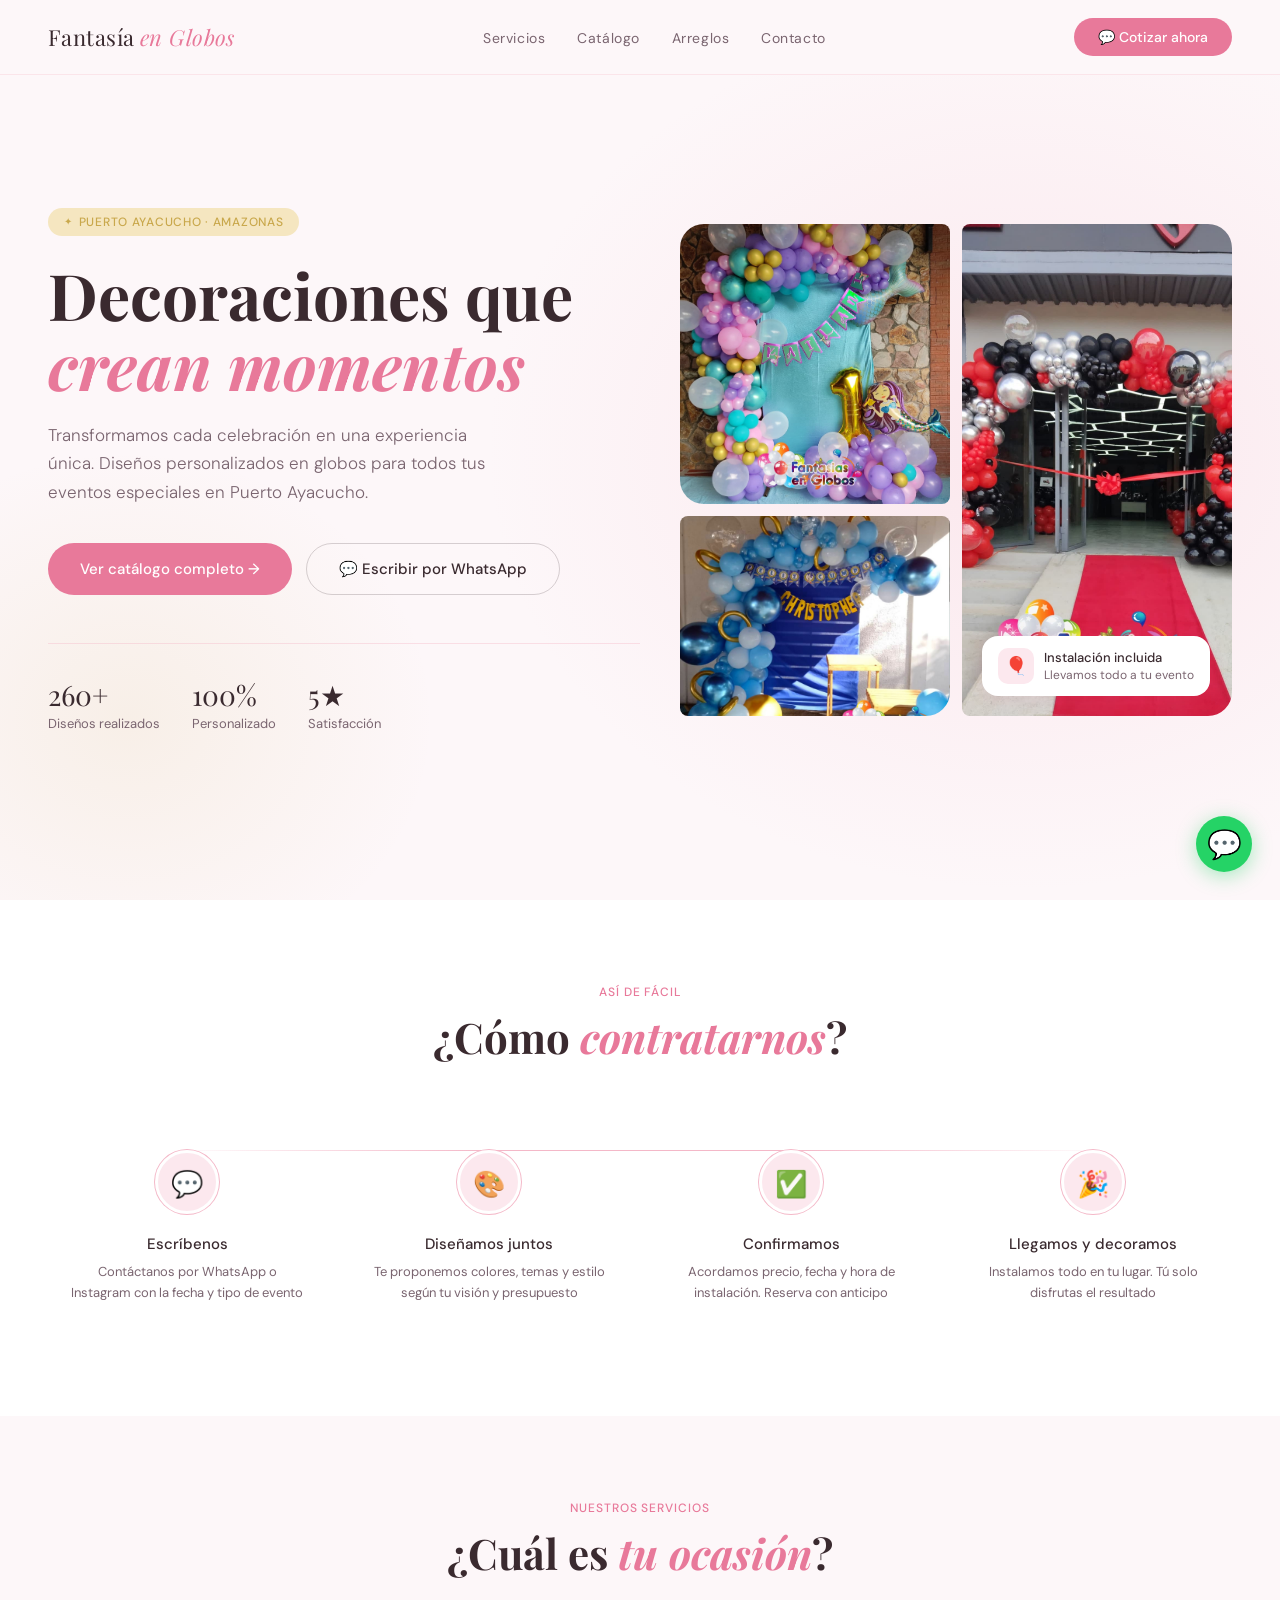
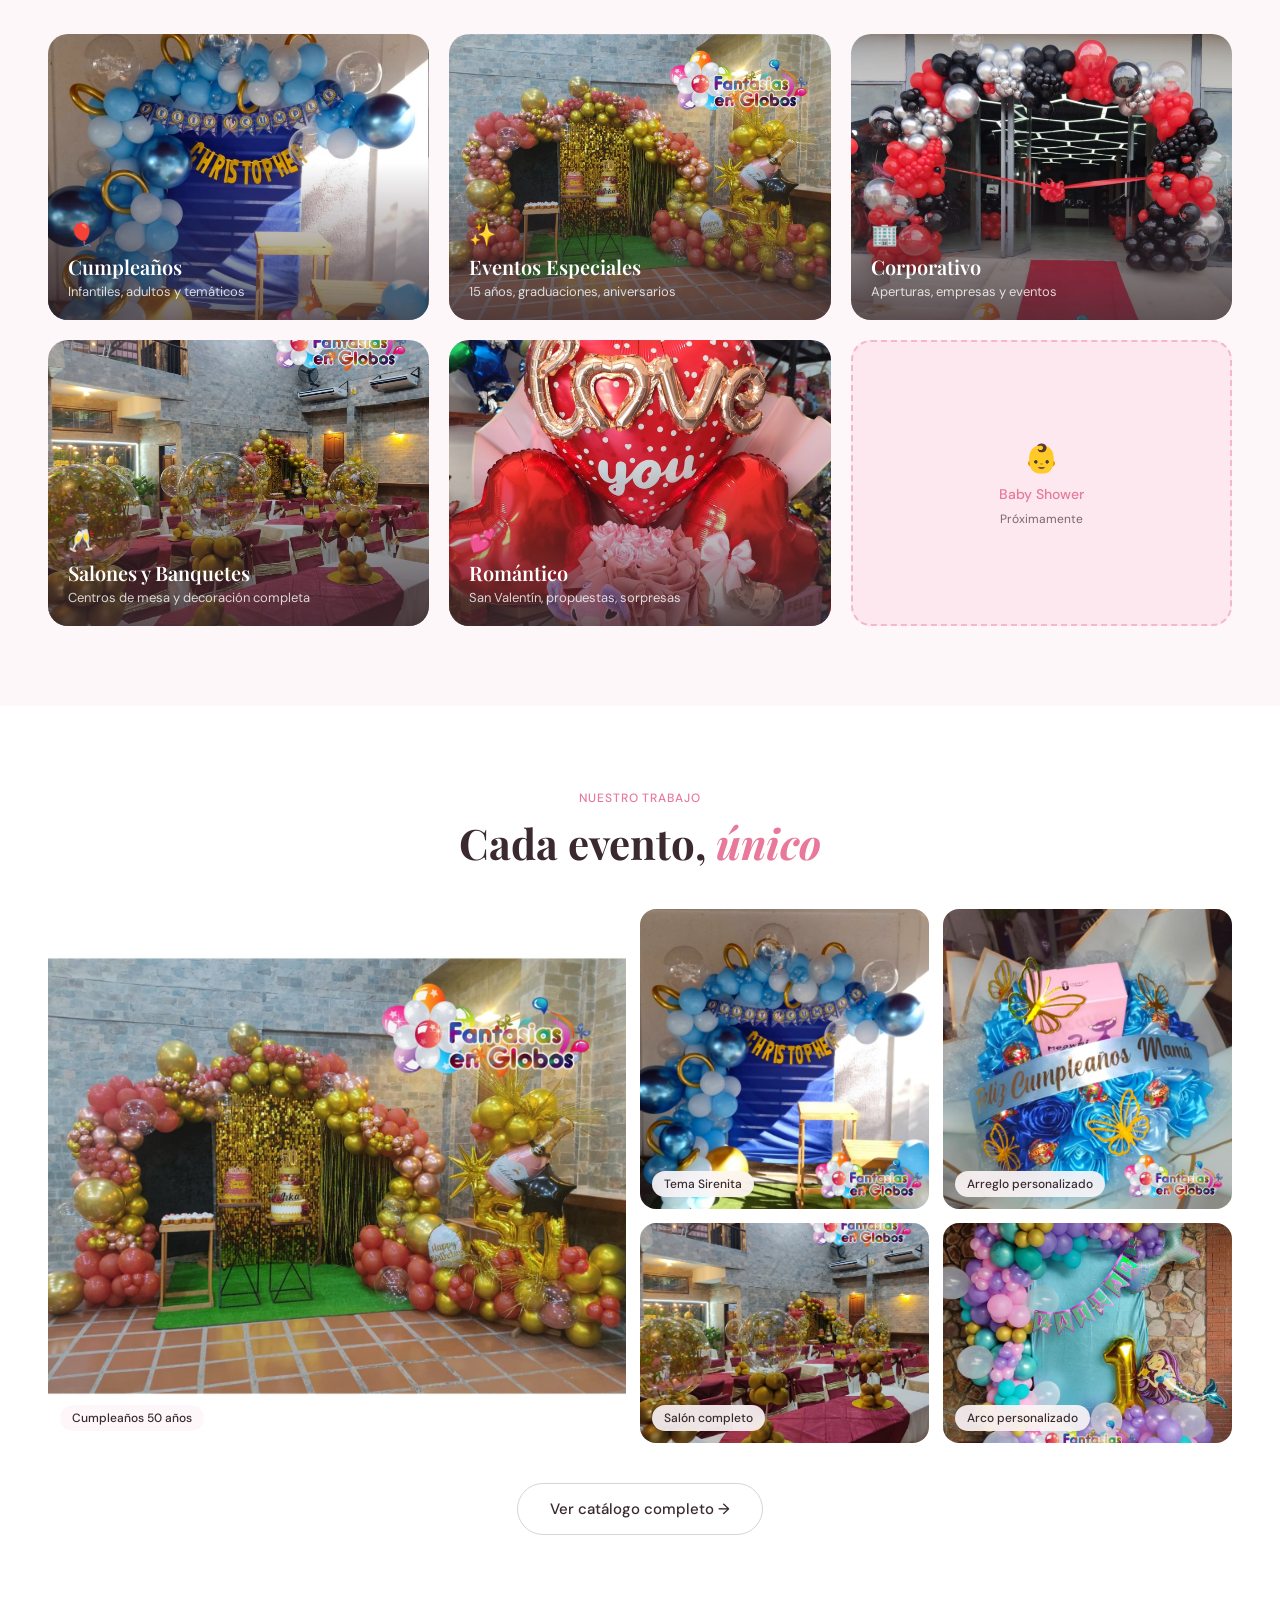
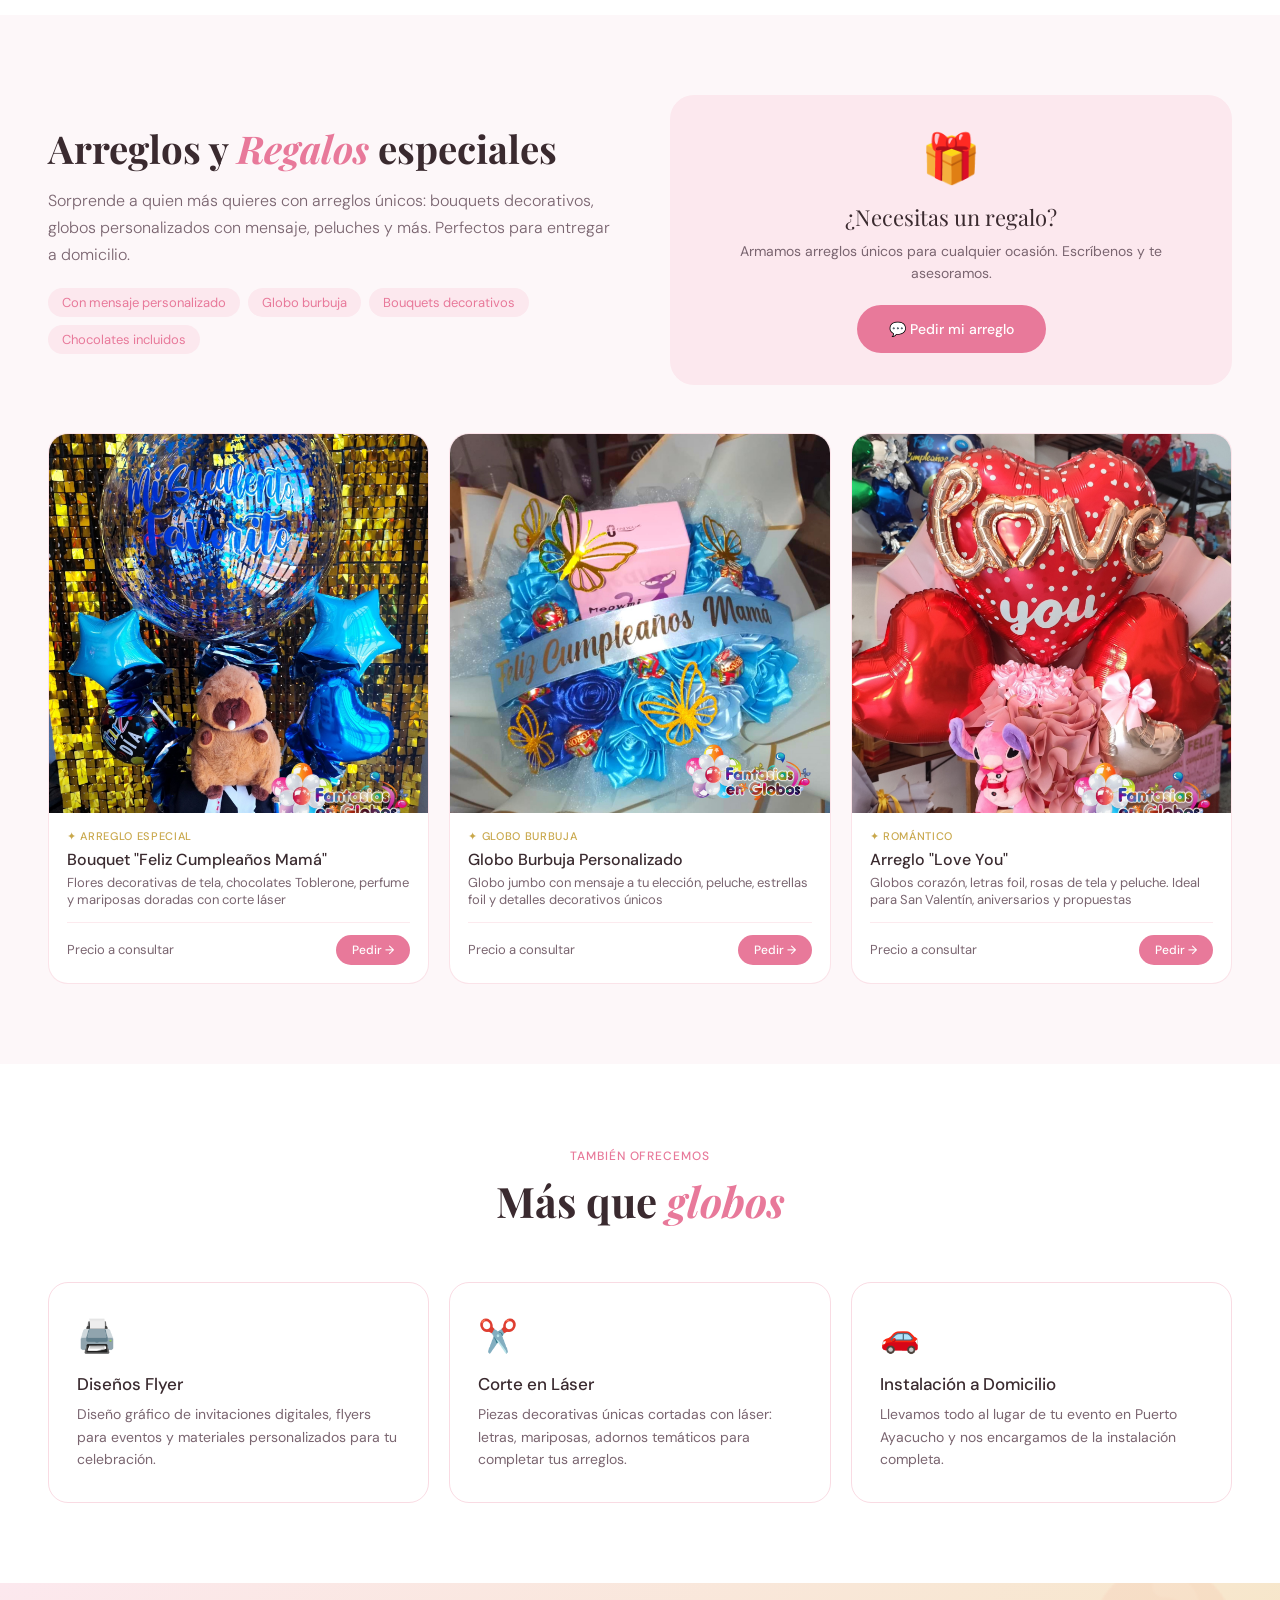
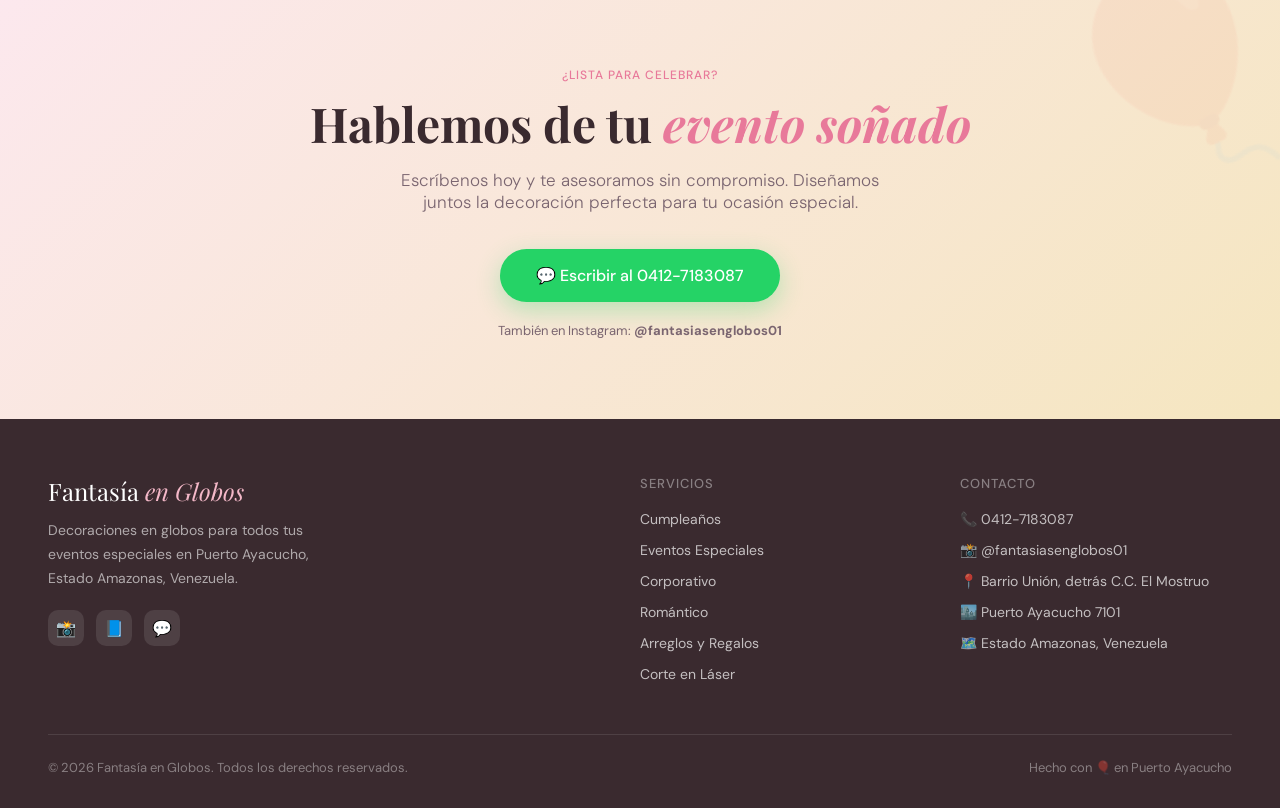
==== index.html @ fffd7312 "Sitio web Fantasía en Globos - versión inicial - index.html: homepage completa con hero, categorías," ====
<!DOCTYPE html>
<html lang="es">
<head>
<meta charset="UTF-8">
<meta name="viewport" content="width=device-width, initial-scale=1.0">
<title>Fantasía en Globos — Decoraciones en Puerto Ayacucho, Venezuela</title>
<meta name="description" content="Decoraciones en globos para todos tus eventos en Puerto Ayacucho, Amazonas. Cumpleaños, eventos especiales, corporativos y arreglos únicos. ¡Escríbenos por WhatsApp!">
<meta name="keywords" content="decoraciones globos Puerto Ayacucho, globos Amazonas Venezuela, arcos globos cumpleaños, decoración eventos Venezuela">
<meta property="og:title" content="Fantasía en Globos — Puerto Ayacucho">
<meta property="og:description" content="Decoraciones que crean momentos. Diseños en globos para todos tus eventos especiales.">
<meta property="og:type" content="website">
<link rel="stylesheet" href="styles.css">
<style>
  /* ── HERO ── */
  .hero {
    min-height: 100vh;
    display: grid;
    grid-template-columns: 1fr 1fr;
    align-items: center;
    padding: 120px 48px 80px;
    position: relative;
    overflow: hidden;
  }
  .hero::before {
    content: '';
    position: absolute; inset: 0;
    background: radial-gradient(ellipse 60% 70% at 80% 50%, rgba(244,184,200,0.25) 0%, transparent 70%),
                radial-gradient(ellipse 40% 50% at 10% 80%, rgba(201,168,76,0.1) 0%, transparent 60%);
    pointer-events: none;
  }
  .hero-text { position: relative; z-index: 2; }
  .hero-badge {
    display: inline-flex; align-items: center; gap: 6px;
    background: var(--dorado-claro); color: var(--dorado);
    padding: 6px 16px; border-radius: 100px;
    font-size: 12px; font-weight: 500; letter-spacing: 0.06em;
    text-transform: uppercase; margin-bottom: 24px;
  }
  .hero-badge::before { content: '✦'; font-size: 10px; }
  .hero h1 {
    font-family: 'Playfair Display', serif;
    font-size: clamp(42px, 5vw, 68px);
    line-height: 1.1;
    color: var(--gris-texto);
    margin-bottom: 20px;
  }
  .hero h1 em { font-style: italic; color: var(--rosa-profundo); display: block; }
  .hero p {
    font-size: 17px; color: var(--gris-suave);
    line-height: 1.7; max-width: 460px;
    margin-bottom: 36px; font-weight: 300;
  }
  .hero-btns { display: flex; gap: 14px; flex-wrap: wrap; }
  .hero-stats {
    display: flex; gap: 32px; margin-top: 48px;
    padding-top: 32px;
    border-top: 1px solid rgba(244,184,200,0.4);
  }
  .stat-num { font-family: 'Playfair Display', serif; font-size: 28px; color: var(--gris-texto); }
  .stat-label { font-size: 13px; color: var(--gris-suave); margin-top: 2px; }

  .hero-visual {
    position: relative; z-index: 2;
    display: grid;
    grid-template-columns: 1fr 1fr;
    grid-template-rows: 280px 200px;
    gap: 12px;
    padding-left: 40px;
  }
  .hero-img {
    border-radius: 20px; overflow: hidden;
    position: relative;
  }
  .hero-img img { width: 100%; height: 100%; object-fit: cover; transition: transform 0.5s; }
  .hero-img:hover img { transform: scale(1.04); }
  .hero-img:nth-child(1) { border-radius: 24px 8px 8px 24px; }
  .hero-img:nth-child(2) { grid-row: span 2; border-radius: 8px 24px 24px 8px; }
  .hero-img:nth-child(3) { border-radius: 8px 8px 24px 8px; }
  .hero-float {
    position: absolute; bottom: 20px; left: 20px;
    background: white; border-radius: 16px;
    padding: 12px 16px;
    box-shadow: 0 4px 20px rgba(232,121,154,0.15);
    display: flex; align-items: center; gap: 10px;
    font-size: 13px;
  }
  .hero-float-icon {
    width: 36px; height: 36px; border-radius: 10px;
    background: var(--rosa-claro);
    display: flex; align-items: center; justify-content: center;
    font-size: 18px;
  }
  .hero-float strong { display: block; font-weight: 500; font-size: 13px; }
  .hero-float span { color: var(--gris-suave); font-size: 12px; }

  /* ── COMO FUNCIONA ── */
  .como-funciona { padding: 80px 48px; background: white; }
  .steps-grid {
    display: grid; grid-template-columns: repeat(4, 1fr);
    gap: 24px; position: relative;
  }
  .steps-grid::before {
    content: '';
    position: absolute; top: 32px; left: 10%; right: 10%; height: 1px;
    background: linear-gradient(90deg, transparent, var(--rosa), var(--rosa), transparent);
  }
  .step-card { text-align: center; padding: 32px 20px; position: relative; }
  .step-num {
    width: 64px; height: 64px; border-radius: 50%;
    background: var(--rosa-claro);
    display: flex; align-items: center; justify-content: center;
    margin: 0 auto 20px;
    font-family: 'Playfair Display', serif;
    font-size: 22px; color: var(--rosa-profundo);
    position: relative; z-index: 1;
    border: 3px solid white;
    box-shadow: 0 0 0 1px var(--rosa);
  }
  .step-icon { font-size: 26px; }
  .step-title { font-weight: 500; font-size: 15px; margin-bottom: 8px; }
  .step-desc { font-size: 13px; color: var(--gris-suave); line-height: 1.6; }

  /* ── CATEGORÍAS ── */
  .categorias { padding: 80px 48px; background: var(--fondo); }
  .cat-grid { display: grid; grid-template-columns: repeat(3, 1fr); gap: 20px; }
  .cat-card {
    border-radius: 20px; overflow: hidden;
    position: relative; cursor: pointer;
    aspect-ratio: 4/3;
    background: var(--rosa-claro);
    text-decoration: none;
  }
  .cat-card img { width: 100%; height: 100%; object-fit: cover; transition: transform 0.5s; }
  .cat-card:hover img { transform: scale(1.06); }
  .cat-overlay {
    position: absolute; inset: 0;
    background: linear-gradient(to top, rgba(58,42,47,0.75) 0%, transparent 55%);
    transition: background 0.3s;
  }
  .cat-card:hover .cat-overlay {
    background: linear-gradient(to top, rgba(232,121,154,0.8) 0%, rgba(58,42,47,0.2) 70%);
  }
  .cat-info { position: absolute; bottom: 0; left: 0; right: 0; padding: 24px 20px 20px; }
  .cat-emoji { font-size: 22px; margin-bottom: 6px; display: block; }
  .cat-name { font-family: 'Playfair Display', serif; font-size: 20px; color: white; font-weight: 600; line-height: 1.2; }
  .cat-sub { font-size: 13px; color: rgba(255,255,255,0.8); margin-top: 4px; }
  .cat-arrow {
    position: absolute; top: 16px; right: 16px;
    width: 32px; height: 32px; border-radius: 50%;
    background: rgba(255,255,255,0.2);
    display: flex; align-items: center; justify-content: center;
    color: white; font-size: 16px;
    opacity: 0; transform: translateY(4px);
    transition: all 0.3s;
  }
  .cat-card:hover .cat-arrow { opacity: 1; transform: translateY(0); }
  .cat-placeholder {
    display: flex; flex-direction: column;
    align-items: center; justify-content: center;
    background: var(--rosa-claro);
    border: 2px dashed var(--rosa);
    border-radius: 20px;
    aspect-ratio: 4/3;
    color: var(--rosa-profundo);
    font-size: 14px; gap: 8px;
  }
  .cat-placeholder span { font-size: 28px; }
  .cat-placeholder p { font-weight: 500; }
  .cat-placeholder small { font-size: 12px; color: var(--gris-suave); }

  /* ── GALERÍA ── */
  .galeria { padding: 80px 48px; background: white; }
  .galeria-grid {
    display: grid;
    grid-template-columns: 2fr 1fr 1fr;
    grid-template-rows: 300px 220px;
    gap: 14px;
  }
  .gal-item { border-radius: 16px; overflow: hidden; position: relative; }
  .gal-item img { width: 100%; height: 100%; object-fit: cover; transition: transform 0.5s; }
  .gal-item:hover img { transform: scale(1.05); }
  .gal-item:nth-child(1) { grid-row: span 2; border-radius: 24px; }
  .gal-label {
    position: absolute; bottom: 12px; left: 12px;
    background: rgba(253,247,249,0.9);
    backdrop-filter: blur(8px);
    padding: 5px 12px; border-radius: 100px;
    font-size: 12px; font-weight: 500; color: var(--gris-texto);
  }
  .galeria .section-header { margin-bottom: 40px; }
  .galeria-cta { text-align: center; margin-top: 32px; }

  /* ── ARREGLOS ── */
  .arreglos { padding: 80px 48px; background: var(--fondo); }
  .arreglos-intro {
    display: grid; grid-template-columns: 1fr 1fr;
    gap: 60px; align-items: center; margin-bottom: 48px;
  }
  .arreglos-text h2 {
    font-family: 'Playfair Display', serif;
    font-size: clamp(28px, 3vw, 40px);
    margin-bottom: 16px; line-height: 1.2;
  }
  .arreglos-text h2 em { font-style: italic; color: var(--rosa-profundo); }
  .arreglos-text p { font-size: 16px; color: var(--gris-suave); line-height: 1.7; font-weight: 300; }
  .arreglos-pills { display: flex; flex-wrap: wrap; gap: 8px; margin-top: 20px; }
  .pill {
    padding: 6px 14px; border-radius: 100px; font-size: 13px;
    background: var(--rosa-claro); color: var(--rosa-profundo); font-weight: 400;
  }
  .arreglos-grid { display: grid; grid-template-columns: repeat(3, 1fr); gap: 20px; }
  .arreglo-card {
    border-radius: 20px; overflow: hidden;
    background: white;
    border: 1px solid rgba(244,184,200,0.4);
    transition: transform 0.3s, box-shadow 0.3s;
  }
  .arreglo-card:hover { transform: translateY(-4px); box-shadow: 0 16px 40px rgba(232,121,154,0.15); }
  .arreglo-img { aspect-ratio: 1; overflow: hidden; }
  .arreglo-img img { width: 100%; height: 100%; object-fit: cover; transition: transform 0.4s; }
  .arreglo-card:hover .arreglo-img img { transform: scale(1.05); }
  .arreglo-info { padding: 16px 18px 18px; }
  .arreglo-tag { font-size: 11px; font-weight: 500; letter-spacing: 0.06em; text-transform: uppercase; color: var(--dorado); margin-bottom: 6px; }
  .arreglo-name { font-weight: 500; font-size: 16px; margin-bottom: 4px; }
  .arreglo-desc { font-size: 13px; color: var(--gris-suave); }
  .arreglo-footer {
    display: flex; align-items: center; justify-content: space-between;
    margin-top: 14px; padding-top: 12px;
    border-top: 1px solid rgba(244,184,200,0.3);
  }
  .arreglo-price { font-size: 13px; color: var(--gris-suave); }
  .arreglo-btn {
    background: var(--rosa-profundo); color: white;
    padding: 7px 16px; border-radius: 100px;
    font-size: 12px; font-weight: 500; text-decoration: none;
    transition: background 0.2s;
  }
  .arreglo-btn:hover { background: #d4607e; }

  /* ── SERVICIOS ── */
  .servicios { padding: 80px 48px; background: white; }
  .servicios-grid { display: grid; grid-template-columns: repeat(3, 1fr); gap: 20px; margin-top: 48px; }
  .servicio-card {
    padding: 32px 28px;
    border-radius: 20px;
    border: 1.5px solid rgba(244,184,200,0.5);
    transition: all 0.3s;
    position: relative; overflow: hidden;
  }
  .servicio-card::before {
    content: '';
    position: absolute; top: 0; left: 0; right: 0; height: 3px;
    background: linear-gradient(90deg, var(--rosa), var(--dorado));
    transform: scaleX(0); transform-origin: left;
    transition: transform 0.3s;
  }
  .servicio-card:hover::before { transform: scaleX(1); }
  .servicio-card:hover { border-color: var(--rosa); transform: translateY(-3px); }
  .servicio-icon { font-size: 32px; margin-bottom: 16px; display: block; }
  .servicio-name { font-weight: 500; font-size: 17px; margin-bottom: 8px; }
  .servicio-desc { font-size: 14px; color: var(--gris-suave); line-height: 1.6; }

  /* ── CTA ── */
  .cta-section {
    padding: 80px 48px;
    background: linear-gradient(135deg, var(--rosa-claro) 0%, var(--dorado-claro) 100%);
    text-align: center;
    position: relative; overflow: hidden;
  }
  .cta-section::before {
    content: '🎈';
    position: absolute; font-size: 200px;
    opacity: 0.05; top: -40px; right: -20px;
    transform: rotate(-15deg);
  }
  .cta-section h2 {
    font-family: 'Playfair Display', serif;
    font-size: clamp(28px, 4vw, 48px);
    margin-bottom: 16px; line-height: 1.2;
  }
  .cta-section h2 em { font-style: italic; color: var(--rosa-profundo); }
  .cta-section p { font-size: 17px; color: var(--gris-suave); max-width: 480px; margin: 0 auto 36px; font-weight: 300; }
  .cta-info { margin-top: 20px; font-size: 13px; color: var(--gris-suave); }

  /* ── RESPONSIVE ── */
  @media (max-width: 900px) {
    .hero { grid-template-columns: 1fr; padding: 100px 24px 60px; }
    .hero-visual { display: none; }
    .hero-stats { gap: 20px; }
    .steps-grid { grid-template-columns: repeat(2, 1fr); }
    .steps-grid::before { display: none; }
    .cat-grid { grid-template-columns: repeat(2, 1fr); }
    .galeria-grid { grid-template-columns: 1fr 1fr; grid-template-rows: auto; }
    .galeria-grid .gal-item:nth-child(1) { grid-row: auto; grid-column: span 2; }
    .arreglos-intro { grid-template-columns: 1fr; }
    .arreglos-grid { grid-template-columns: repeat(2, 1fr); }
    .servicios-grid { grid-template-columns: 1fr; }
    .como-funciona, .categorias, .galeria, .arreglos, .servicios, .cta-section { padding: 60px 24px; }
  }
  @media (max-width: 520px) {
    .cat-grid { grid-template-columns: 1fr; }
    .arreglos-grid { grid-template-columns: 1fr; }
  }
</style>
</head>
<body>

<!-- WHATSAPP FLOTANTE -->
<a href="https://wa.me/584127183087" class="whatsapp-float" target="_blank" title="Contáctanos por WhatsApp">💬</a>

<!-- NAVBAR -->
<nav>
  <a href="index.html" class="nav-logo">Fantasía <span>en Globos</span></a>
  <ul class="nav-links">
    <li><a href="#categorias">Servicios</a></li>
    <li><a href="catalogo.html">Catálogo</a></li>
    <li><a href="#arreglos">Arreglos</a></li>
    <li><a href="contacto.html">Contacto</a></li>
  </ul>
  <a href="https://wa.me/584127183087" class="nav-cta" target="_blank">💬 Cotizar ahora</a>
</nav>

<!-- HERO -->
<section class="hero">
  <div class="hero-text">
    <div class="hero-badge fade-up">Puerto Ayacucho · Amazonas</div>
    <h1 class="fade-up delay-1">
      Decoraciones que
      <em>crean momentos</em>
    </h1>
    <p class="fade-up delay-2">
      Transformamos cada celebración en una experiencia única. Diseños personalizados en globos para todos tus eventos especiales en Puerto Ayacucho.
    </p>
    <div class="hero-btns fade-up delay-3">
      <a href="catalogo.html" class="btn-primary">Ver catálogo completo →</a>
      <a href="https://wa.me/584127183087" class="btn-secondary" target="_blank">💬 Escribir por WhatsApp</a>
    </div>
    <div class="hero-stats fade-up delay-4">
      <div>
        <div class="stat-num">260+</div>
        <div class="stat-label">Diseños realizados</div>
      </div>
      <div>
        <div class="stat-num">100%</div>
        <div class="stat-label">Personalizado</div>
      </div>
      <div>
        <div class="stat-num">5★</div>
        <div class="stat-label">Satisfacción</div>
      </div>
    </div>
  </div>

  <div class="hero-visual">
    <div class="hero-img">
      <img src="Cumple_1.jpg" alt="Arco azul y dorado cumpleaños Christopher" loading="eager">
    </div>
    <div class="hero-img">
      <img src="Corpo2.jpg" alt="Decoración apertura corporativa" loading="eager">
      <div class="hero-float">
        <div class="hero-float-icon">🎈</div>
        <div>
          <strong>Instalación incluida</strong>
          <span>Llevamos todo a tu evento</span>
        </div>
      </div>
    </div>
    <div class="hero-img">
      <img src="Cumple3.jpg" alt="Decoración temática Sirenita" loading="eager">
    </div>
  </div>
</section>

<!-- CÓMO FUNCIONA -->
<section class="como-funciona">
  <div class="section-header">
    <div class="section-tag">Así de fácil</div>
    <h2 class="section-title">¿Cómo <em>contratarnos</em>?</h2>
  </div>
  <div class="steps-grid">
    <div class="step-card">
      <div class="step-num"><span class="step-icon">💬</span></div>
      <div class="step-title">Escríbenos</div>
      <div class="step-desc">Contáctanos por WhatsApp o Instagram con la fecha y tipo de evento</div>
    </div>
    <div class="step-card">
      <div class="step-num"><span class="step-icon">🎨</span></div>
      <div class="step-title">Diseñamos juntos</div>
      <div class="step-desc">Te proponemos colores, temas y estilo según tu visión y presupuesto</div>
    </div>
    <div class="step-card">
      <div class="step-num"><span class="step-icon">✅</span></div>
      <div class="step-title">Confirmamos</div>
      <div class="step-desc">Acordamos precio, fecha y hora de instalación. Reserva con anticipo</div>
    </div>
    <div class="step-card">
      <div class="step-num"><span class="step-icon">🎉</span></div>
      <div class="step-title">Llegamos y decoramos</div>
      <div class="step-desc">Instalamos todo en tu lugar. Tú solo disfrutas el resultado</div>
    </div>
  </div>
</section>

<!-- CATEGORÍAS -->
<section class="categorias" id="categorias">
  <div class="section-header">
    <div class="section-tag">Nuestros servicios</div>
    <h2 class="section-title">¿Cuál es <em>tu ocasión</em>?</h2>
  </div>
  <div class="cat-grid">

    <a href="catalogo.html?cat=cumpleanos" class="cat-card">
      <img src="Cumple3.jpg" alt="Cumpleaños infantil temático" loading="lazy">
      <div class="cat-overlay"></div>
      <div class="cat-info">
        <span class="cat-emoji">🎈</span>
        <div class="cat-name">Cumpleaños</div>
        <div class="cat-sub">Infantiles, adultos y temáticos</div>
      </div>
      <div class="cat-arrow">→</div>
    </a>

    <a href="catalogo.html?cat=eventos" class="cat-card">
      <img src="Cumple2.jpg" alt="Cumpleaños elegante 50 años" loading="lazy">
      <div class="cat-overlay"></div>
      <div class="cat-info">
        <span class="cat-emoji">✨</span>
        <div class="cat-name">Eventos Especiales</div>
        <div class="cat-sub">15 años, graduaciones, aniversarios</div>
      </div>
      <div class="cat-arrow">→</div>
    </a>

    <a href="catalogo.html?cat=corporativo" class="cat-card">
      <img src="Corpo2.jpg" alt="Decoración corporativa apertura" loading="lazy">
      <div class="cat-overlay"></div>
      <div class="cat-info">
        <span class="cat-emoji">🏢</span>
        <div class="cat-name">Corporativo</div>
        <div class="cat-sub">Aperturas, empresas y eventos</div>
      </div>
      <div class="cat-arrow">→</div>
    </a>

    <a href="catalogo.html?cat=salones" class="cat-card">
      <img src="Corpo1.jpg" alt="Decoración de salón completo" loading="lazy">
      <div class="cat-overlay"></div>
      <div class="cat-info">
        <span class="cat-emoji">🥂</span>
        <div class="cat-name">Salones y Banquetes</div>
        <div class="cat-sub">Centros de mesa y decoración completa</div>
      </div>
      <div class="cat-arrow">→</div>
    </a>

    <a href="catalogo.html?cat=romantico" class="cat-card">
      <img src="Arreglo3.jpg" alt="Arreglo romántico globos corazón" loading="lazy">
      <div class="cat-overlay"></div>
      <div class="cat-info">
        <span class="cat-emoji">💕</span>
        <div class="cat-name">Romántico</div>
        <div class="cat-sub">San Valentín, propuestas, sorpresas</div>
      </div>
      <div class="cat-arrow">→</div>
    </a>

    <div class="cat-placeholder">
      <span>👶</span>
      <p>Baby Shower</p>
      <small>Próximamente</small>
    </div>

  </div>
</section>

<!-- GALERÍA DESTACADA -->
<section class="galeria" id="galeria">
  <div class="section-header">
    <div class="section-tag">Nuestro trabajo</div>
    <h2 class="section-title">Cada evento, <em>único</em></h2>
  </div>
  <div class="galeria-grid">
    <div class="gal-item">
      <img src="Cumple2.jpg" alt="Decoración cumpleaños 50 años dorado y rosa" loading="lazy">
      <div class="gal-label">Cumpleaños 50 años</div>
    </div>
    <div class="gal-item">
      <img src="Cumple3.jpg" alt="Tema Sirenita cumpleaños Kailani" loading="lazy">
      <div class="gal-label">Tema Sirenita</div>
    </div>
    <div class="gal-item">
      <img src="Arreglo2.jpg" alt="Globo burbuja personalizado con peluche" loading="lazy">
      <div class="gal-label">Arreglo personalizado</div>
    </div>
    <div class="gal-item">
      <img src="Corpo1.jpg" alt="Salón completo con centros de mesa dorados" loading="lazy">
      <div class="gal-label">Salón completo</div>
    </div>
    <div class="gal-item">
      <img src="Cumple_1.jpg" alt="Arco azul y dorado Christopher" loading="lazy">
      <div class="gal-label">Arco personalizado</div>
    </div>
  </div>
  <div class="galeria-cta">
    <a href="catalogo.html" class="btn-secondary" style="margin-top: 8px;">Ver catálogo completo →</a>
  </div>
</section>

<!-- ARREGLOS Y REGALOS -->
<section class="arreglos" id="arreglos">
  <div class="arreglos-intro">
    <div class="arreglos-text">
      <h2>Arreglos y <em>Regalos</em> especiales</h2>
      <p>Sorprende a quien más quieres con arreglos únicos: bouquets decorativos, globos personalizados con mensaje, peluches y más. Perfectos para entregar a domicilio.</p>
      <div class="arreglos-pills">
        <span class="pill">Con mensaje personalizado</span>
        <span class="pill">Globo burbuja</span>
        <span class="pill">Bouquets decorativos</span>
        <span class="pill">Chocolates incluidos</span>
      </div>
    </div>
    <div style="background: var(--rosa-claro); border-radius: 24px; padding: 32px; text-align:center;">
      <div style="font-size: 48px; margin-bottom: 12px;">🎁</div>
      <div style="font-family: 'Playfair Display', serif; font-size: 22px; margin-bottom: 8px;">¿Necesitas un regalo?</div>
      <p style="font-size: 14px; color: var(--gris-suave); margin-bottom: 20px; line-height: 1.6;">Armamos arreglos únicos para cualquier ocasión. Escríbenos y te asesoramos.</p>
      <a href="https://wa.me/584127183087?text=Hola%21%20Me%20gustar%C3%ADa%20pedir%20un%20arreglo%20especial.%20%C2%BFMe%20pueden%20asesorar%3F" class="btn-primary" target="_blank" style="justify-content: center; font-size: 14px;">💬 Pedir mi arreglo</a>
    </div>
  </div>

  <div class="arreglos-grid">
    <div class="arreglo-card">
      <div class="arreglo-img">
        <img src="Arreglo1.jpg" alt="Bouquet Feliz Cumpleaños Mamá con chocolates y mariposas láser" loading="lazy">
      </div>
      <div class="arreglo-info">
        <div class="arreglo-tag">✦ Arreglo especial</div>
        <div class="arreglo-name">Bouquet "Feliz Cumpleaños Mamá"</div>
        <div class="arreglo-desc">Flores decorativas de tela, chocolates Toblerone, perfume y mariposas doradas con corte láser</div>
        <div class="arreglo-footer">
          <span class="arreglo-price">Precio a consultar</span>
          <a href="https://wa.me/584127183087?text=Hola%21%20Me%20interesa%20el%20arreglo%20%22Bouquet%20Feliz%20Cumplea%C3%B1os%20Mam%C3%A1%22.%20%C2%BFMe%20dan%20m%C3%A1s%20informaci%C3%B3n%3F" class="arreglo-btn" target="_blank">Pedir →</a>
        </div>
      </div>
    </div>

    <div class="arreglo-card">
      <div class="arreglo-img">
        <img src="Arreglo2.jpg" alt="Globo burbuja personalizado con peluche y estrellas foil" loading="lazy">
      </div>
      <div class="arreglo-info">
        <div class="arreglo-tag">✦ Globo burbuja</div>
        <div class="arreglo-name">Globo Burbuja Personalizado</div>
        <div class="arreglo-desc">Globo jumbo con mensaje a tu elección, peluche, estrellas foil y detalles decorativos únicos</div>
        <div class="arreglo-footer">
          <span class="arreglo-price">Precio a consultar</span>
          <a href="https://wa.me/584127183087?text=Hola%21%20Me%20interesa%20el%20%22Globo%20Burbuja%20Personalizado%22.%20%C2%BFMe%20dan%20m%C3%A1s%20informaci%C3%B3n%3F" class="arreglo-btn" target="_blank">Pedir →</a>
        </div>
      </div>
    </div>

    <div class="arreglo-card">
      <div class="arreglo-img">
        <img src="Arreglo3.jpg" alt="Arreglo romántico Love You con globos corazón" loading="lazy">
      </div>
      <div class="arreglo-info">
        <div class="arreglo-tag">✦ Romántico</div>
        <div class="arreglo-name">Arreglo "Love You"</div>
        <div class="arreglo-desc">Globos corazón, letras foil, rosas de tela y peluche. Ideal para San Valentín, aniversarios y propuestas</div>
        <div class="arreglo-footer">
          <span class="arreglo-price">Precio a consultar</span>
          <a href="https://wa.me/584127183087?text=Hola%21%20Me%20interesa%20el%20%22Arreglo%20Love%20You%22.%20%C2%BFMe%20dan%20m%C3%A1s%20informaci%C3%B3n%3F" class="arreglo-btn" target="_blank">Pedir →</a>
        </div>
      </div>
    </div>
  </div>
</section>

<!-- SERVICIOS ADICIONALES -->
<section class="servicios" id="servicios">
  <div class="section-header">
    <div class="section-tag">También ofrecemos</div>
    <h2 class="section-title">Más que <em>globos</em></h2>
  </div>
  <div class="servicios-grid">
    <div class="servicio-card">
      <span class="servicio-icon">🖨️</span>
      <div class="servicio-name">Diseños Flyer</div>
      <div class="servicio-desc">Diseño gráfico de invitaciones digitales, flyers para eventos y materiales personalizados para tu celebración.</div>
    </div>
    <div class="servicio-card">
      <span class="servicio-icon">✂️</span>
      <div class="servicio-name">Corte en Láser</div>
      <div class="servicio-desc">Piezas decorativas únicas cortadas con láser: letras, mariposas, adornos temáticos para completar tus arreglos.</div>
    </div>
    <div class="servicio-card">
      <span class="servicio-icon">🚗</span>
      <div class="servicio-name">Instalación a Domicilio</div>
      <div class="servicio-desc">Llevamos todo al lugar de tu evento en Puerto Ayacucho y nos encargamos de la instalación completa.</div>
    </div>
  </div>
</section>

<!-- CTA WHATSAPP -->
<section class="cta-section">
  <div class="section-tag">¿Lista para celebrar?</div>
  <h2>Hablemos de tu <em>evento soñado</em></h2>
  <p>Escríbenos hoy y te asesoramos sin compromiso. Diseñamos juntos la decoración perfecta para tu ocasión especial.</p>
  <a href="https://wa.me/584127183087?text=Hola%21%20Me%20gustar%C3%ADa%20cotizar%20una%20decoraci%C3%B3n.%20%C2%BFPueden%20asesorarme%3F" class="btn-whatsapp" target="_blank">
    💬 Escribir al 0412-7183087
  </a>
  <div class="cta-info">También en Instagram: <strong>@fantasiasenglobos01</strong></div>
</section>

<!-- FOOTER -->
<footer>
  <div class="footer-grid">
    <div>
      <div class="footer-logo">Fantasía <span>en Globos</span></div>
      <div class="footer-desc">Decoraciones en globos para todos tus eventos especiales en Puerto Ayacucho, Estado Amazonas, Venezuela.</div>
      <div class="footer-social">
        <a href="https://www.instagram.com/fantasiasenglobos01" class="social-btn" target="_blank" title="Instagram">📸</a>
        <a href="https://www.facebook.com/fantasiaen.globo.5" class="social-btn" target="_blank" title="Facebook">📘</a>
        <a href="https://wa.me/584127183087" class="social-btn" target="_blank" title="WhatsApp">💬</a>
      </div>
    </div>
    <div class="footer-col">
      <h4>Servicios</h4>
      <ul>
        <li><a href="catalogo.html?cat=cumpleanos">Cumpleaños</a></li>
        <li><a href="catalogo.html?cat=eventos">Eventos Especiales</a></li>
        <li><a href="catalogo.html?cat=corporativo">Corporativo</a></li>
        <li><a href="catalogo.html?cat=romantico">Romántico</a></li>
        <li><a href="#arreglos">Arreglos y Regalos</a></li>
        <li><a href="#servicios">Corte en Láser</a></li>
      </ul>
    </div>
    <div class="footer-col">
      <h4>Contacto</h4>
      <ul>
        <li><a href="https://wa.me/584127183087">📞 0412-7183087</a></li>
        <li><a href="https://www.instagram.com/fantasiasenglobos01" target="_blank">📸 @fantasiasenglobos01</a></li>
        <li><a href="contacto.html">📍 Barrio Unión, detrás C.C. El Mostruo</a></li>
        <li><a href="contacto.html">🏙️ Puerto Ayacucho 7101</a></li>
        <li><a href="contacto.html">🗺️ Estado Amazonas, Venezuela</a></li>
      </ul>
    </div>
  </div>
  <div class="footer-bottom">
    <span>© 2026 Fantasía en Globos. Todos los derechos reservados.</span>
    <span>Hecho con 🎈 en Puerto Ayacucho</span>
  </div>
</footer>

</body>
</html>
---- styles.css ----
/* =============================================
   FANTASÍA EN GLOBOS — Estilos compartidos
   ============================================= */

@import url('https://fonts.googleapis.com/css2?family=Playfair+Display:ital,wght@0,400;0,600;1,400&family=DM+Sans:wght@300;400;500&display=swap');

:root {
  --rosa: #f4b8c8;
  --rosa-claro: #fce8ee;
  --rosa-palido: #fdf0f4;
  --rosa-profundo: #e8799a;
  --dorado: #c9a84c;
  --dorado-claro: #f5e6c0;
  --blanco: #ffffff;
  --gris-texto: #3a2a2f;
  --gris-suave: #7a6570;
  --fondo: #fdf7f9;
}

* { margin: 0; padding: 0; box-sizing: border-box; }
html { scroll-behavior: smooth; }
body {
  font-family: 'DM Sans', sans-serif;
  background: var(--fondo);
  color: var(--gris-texto);
  overflow-x: hidden;
}

/* ── NAVBAR ── */
nav {
  position: fixed; top: 0; left: 0; right: 0; z-index: 100;
  display: flex; align-items: center; justify-content: space-between;
  padding: 18px 48px;
  background: rgba(253,247,249,0.92);
  backdrop-filter: blur(12px);
  border-bottom: 1px solid rgba(244,184,200,0.3);
}
.nav-logo {
  font-family: 'Playfair Display', serif;
  font-size: 22px;
  color: var(--gris-texto);
  text-decoration: none;
  letter-spacing: 0.02em;
}
.nav-logo span { color: var(--rosa-profundo); font-style: italic; }
.nav-links { display: flex; gap: 32px; list-style: none; }
.nav-links a {
  font-size: 14px; font-weight: 400; color: var(--gris-suave);
  text-decoration: none; letter-spacing: 0.04em;
  transition: color 0.2s;
}
.nav-links a:hover, .nav-links a.active { color: var(--rosa-profundo); }
.nav-cta {
  background: var(--rosa-profundo); color: white;
  padding: 10px 24px; border-radius: 100px;
  font-size: 14px; font-weight: 500; text-decoration: none;
  transition: background 0.2s, transform 0.15s;
  display: flex; align-items: center; gap: 8px;
}
.nav-cta:hover { background: #d4607e; transform: translateY(-1px); }

/* ── BOTONES ── */
.btn-primary {
  background: var(--rosa-profundo); color: white;
  padding: 15px 32px; border-radius: 100px;
  font-size: 15px; font-weight: 500; text-decoration: none;
  display: inline-flex; align-items: center; gap: 10px;
  transition: all 0.2s;
}
.btn-primary:hover { background: #d4607e; transform: translateY(-2px); box-shadow: 0 8px 24px rgba(232,121,154,0.3); }
.btn-secondary {
  background: transparent; color: var(--gris-texto);
  padding: 15px 32px; border-radius: 100px;
  font-size: 15px; font-weight: 500; text-decoration: none;
  border: 1.5px solid rgba(58,42,47,0.2);
  display: inline-flex; align-items: center; gap: 10px;
  transition: all 0.2s;
}
.btn-secondary:hover { border-color: var(--rosa-profundo); color: var(--rosa-profundo); }
.btn-whatsapp {
  display: inline-flex; align-items: center; gap: 10px;
  background: #25D366; color: white;
  padding: 16px 36px; border-radius: 100px;
  font-size: 16px; font-weight: 500; text-decoration: none;
  transition: all 0.2s;
  box-shadow: 0 8px 24px rgba(37,211,102,0.3);
}
.btn-whatsapp:hover { background: #20b858; transform: translateY(-2px); box-shadow: 0 12px 32px rgba(37,211,102,0.4); }

/* ── SECTION HEADER ── */
.section-header { text-align: center; margin-bottom: 56px; }
.section-tag {
  display: inline-block;
  font-size: 12px; font-weight: 500; letter-spacing: 0.08em;
  text-transform: uppercase; color: var(--rosa-profundo);
  margin-bottom: 12px;
}
.section-title {
  font-family: 'Playfair Display', serif;
  font-size: clamp(28px, 3.5vw, 42px);
  color: var(--gris-texto); line-height: 1.2;
}
.section-title em { font-style: italic; color: var(--rosa-profundo); }

/* ── FOOTER ── */
footer {
  background: var(--gris-texto);
  color: rgba(255,255,255,0.8);
  padding: 56px 48px 32px;
}
.footer-grid {
  display: grid; grid-template-columns: 2fr 1fr 1fr;
  gap: 48px; margin-bottom: 40px;
}
.footer-logo {
  font-family: 'Playfair Display', serif;
  font-size: 24px; color: white;
  margin-bottom: 12px;
}
.footer-logo span { color: var(--rosa); font-style: italic; }
.footer-desc { font-size: 14px; line-height: 1.7; color: rgba(255,255,255,0.6); max-width: 280px; }
.footer-social { display: flex; gap: 12px; margin-top: 20px; }
.social-btn {
  width: 36px; height: 36px; border-radius: 10px;
  background: rgba(255,255,255,0.1);
  display: flex; align-items: center; justify-content: center;
  color: white; text-decoration: none; font-size: 16px;
  transition: background 0.2s;
}
.social-btn:hover { background: var(--rosa-profundo); }
.footer-col h4 { font-size: 13px; font-weight: 500; letter-spacing: 0.08em; text-transform: uppercase; color: rgba(255,255,255,0.4); margin-bottom: 16px; }
.footer-col ul { list-style: none; }
.footer-col li { margin-bottom: 10px; }
.footer-col a { color: rgba(255,255,255,0.7); text-decoration: none; font-size: 14px; transition: color 0.2s; }
.footer-col a:hover { color: var(--rosa); }
.footer-bottom {
  padding-top: 24px; border-top: 1px solid rgba(255,255,255,0.1);
  display: flex; justify-content: space-between; align-items: center;
  font-size: 13px; color: rgba(255,255,255,0.4);
}

/* ── WHATSAPP FLOAT ── */
.whatsapp-float {
  position: fixed; bottom: 28px; right: 28px; z-index: 999;
  width: 56px; height: 56px; border-radius: 50%;
  background: #25D366;
  display: flex; align-items: center; justify-content: center;
  font-size: 28px; text-decoration: none; color: white;
  box-shadow: 0 4px 20px rgba(37,211,102,0.4);
  transition: transform 0.2s, box-shadow 0.2s;
  animation: pulse 2.5s infinite;
}
.whatsapp-float:hover { transform: scale(1.1); box-shadow: 0 8px 28px rgba(37,211,102,0.5); }

/* ── ANIMACIONES ── */
@keyframes pulse {
  0%, 100% { box-shadow: 0 4px 20px rgba(37,211,102,0.4); }
  50% { box-shadow: 0 4px 32px rgba(37,211,102,0.7); }
}
@keyframes fadeUp {
  from { opacity: 0; transform: translateY(24px); }
  to { opacity: 1; transform: translateY(0); }
}
.fade-up { animation: fadeUp 0.7s ease forwards; }
.delay-1 { animation-delay: 0.1s; opacity: 0; }
.delay-2 { animation-delay: 0.25s; opacity: 0; }
.delay-3 { animation-delay: 0.4s; opacity: 0; }
.delay-4 { animation-delay: 0.55s; opacity: 0; }

/* ── RESPONSIVE COMPARTIDO ── */
@media (max-width: 900px) {
  nav { padding: 16px 24px; }
  .nav-links { display: none; }
  .footer-grid { grid-template-columns: 1fr; }
  .footer-bottom { flex-direction: column; gap: 8px; text-align: center; }
}
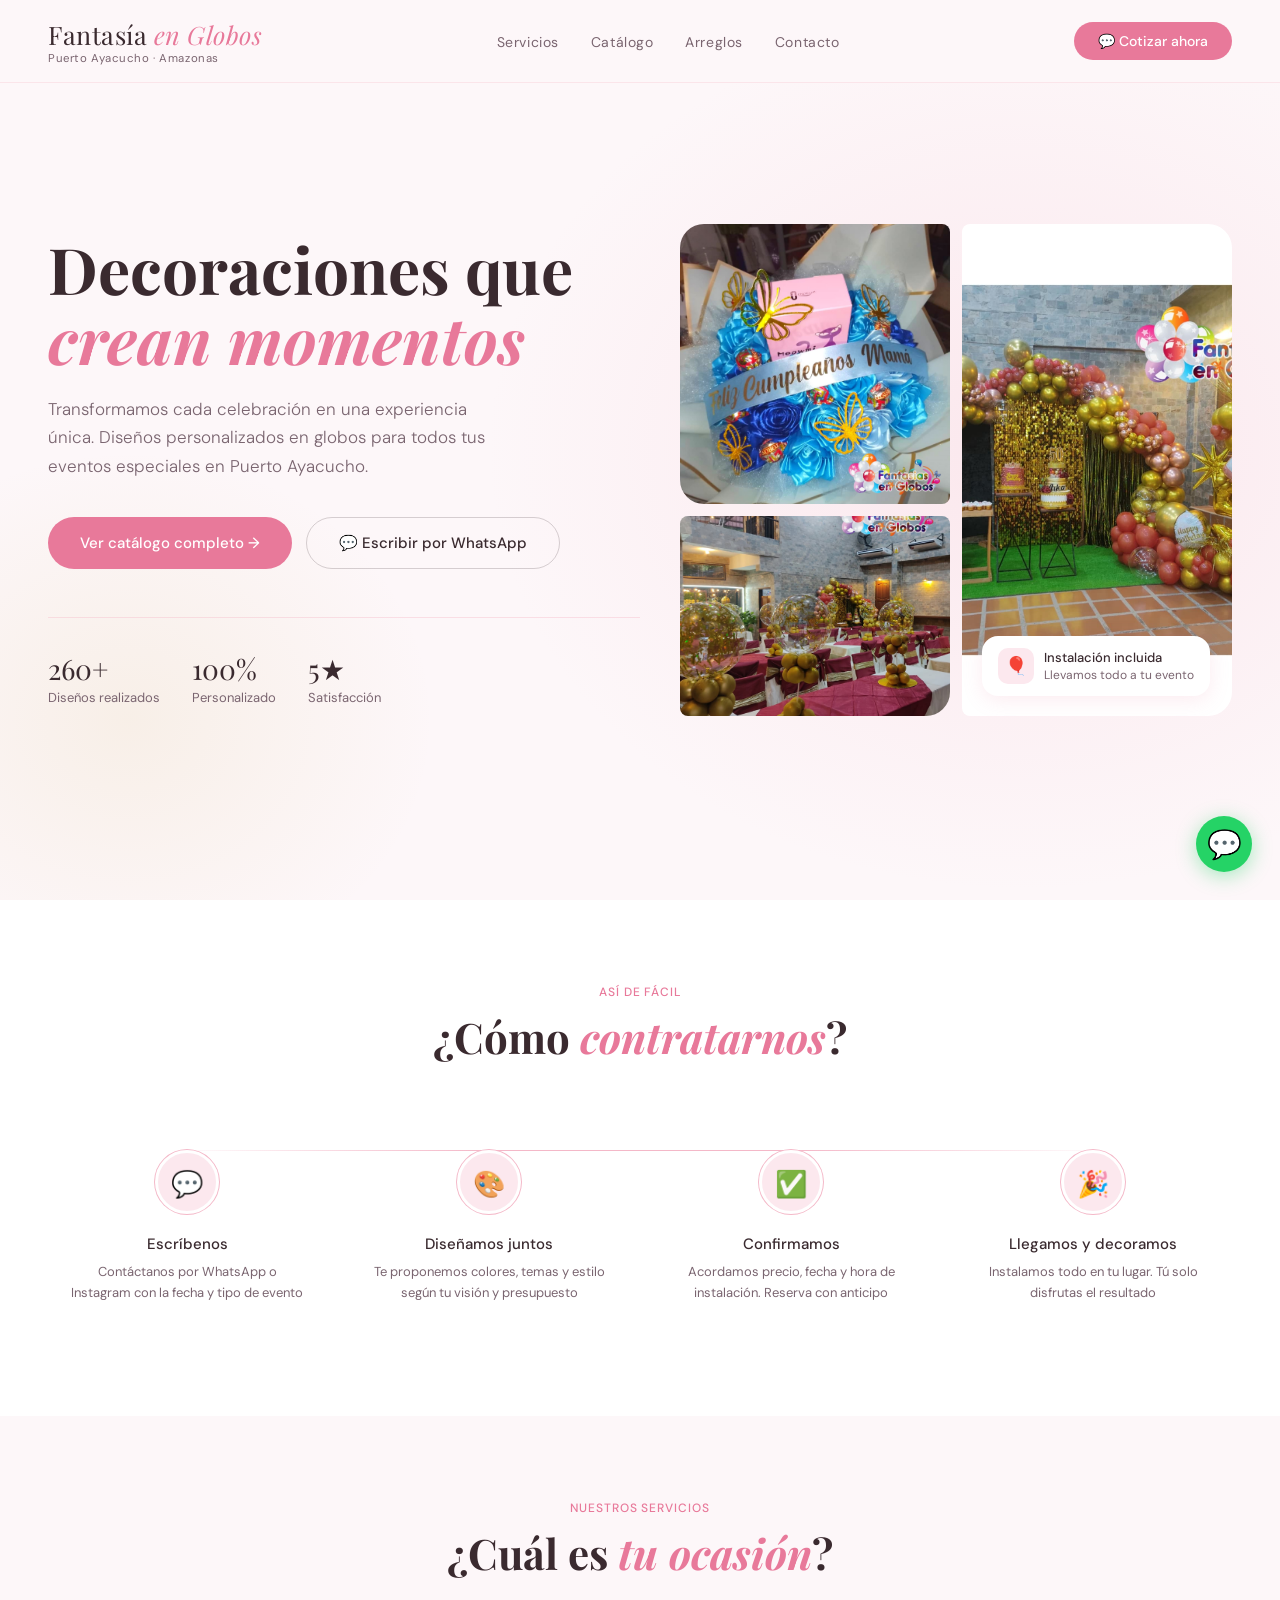
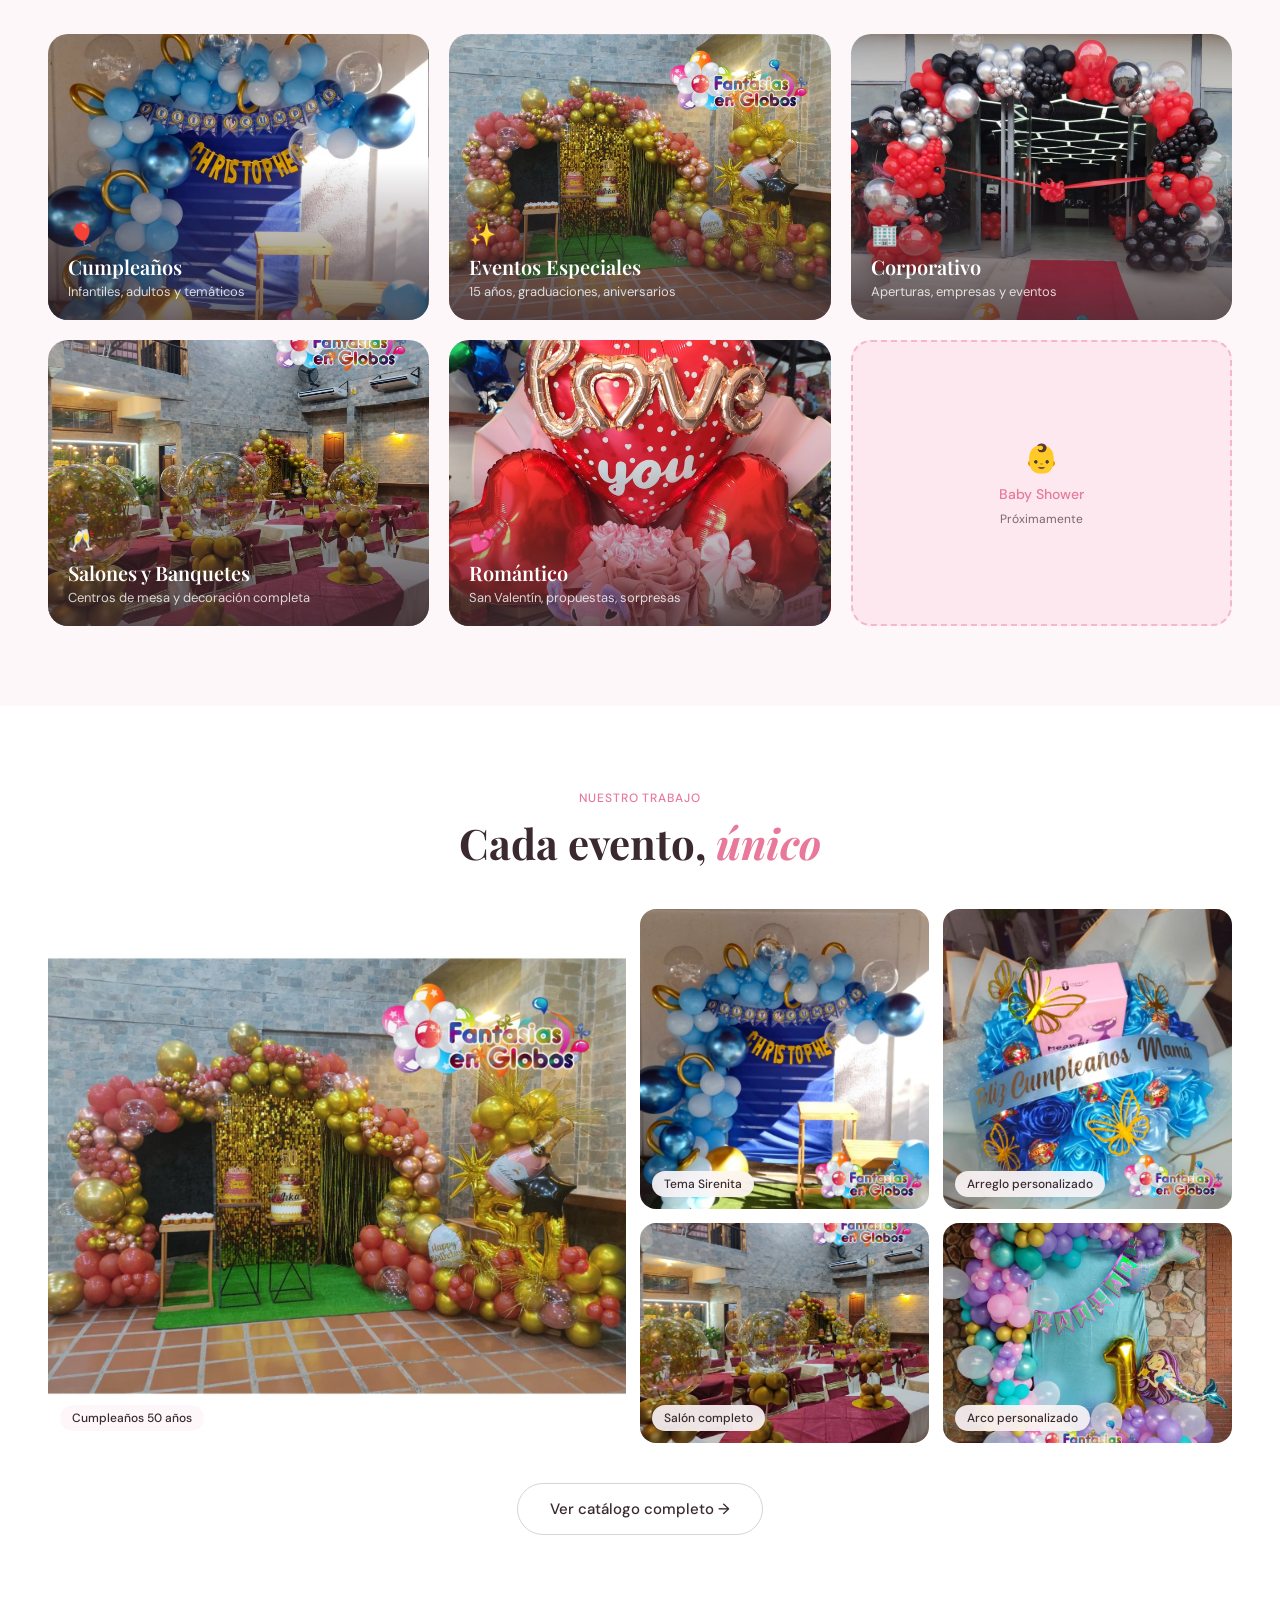
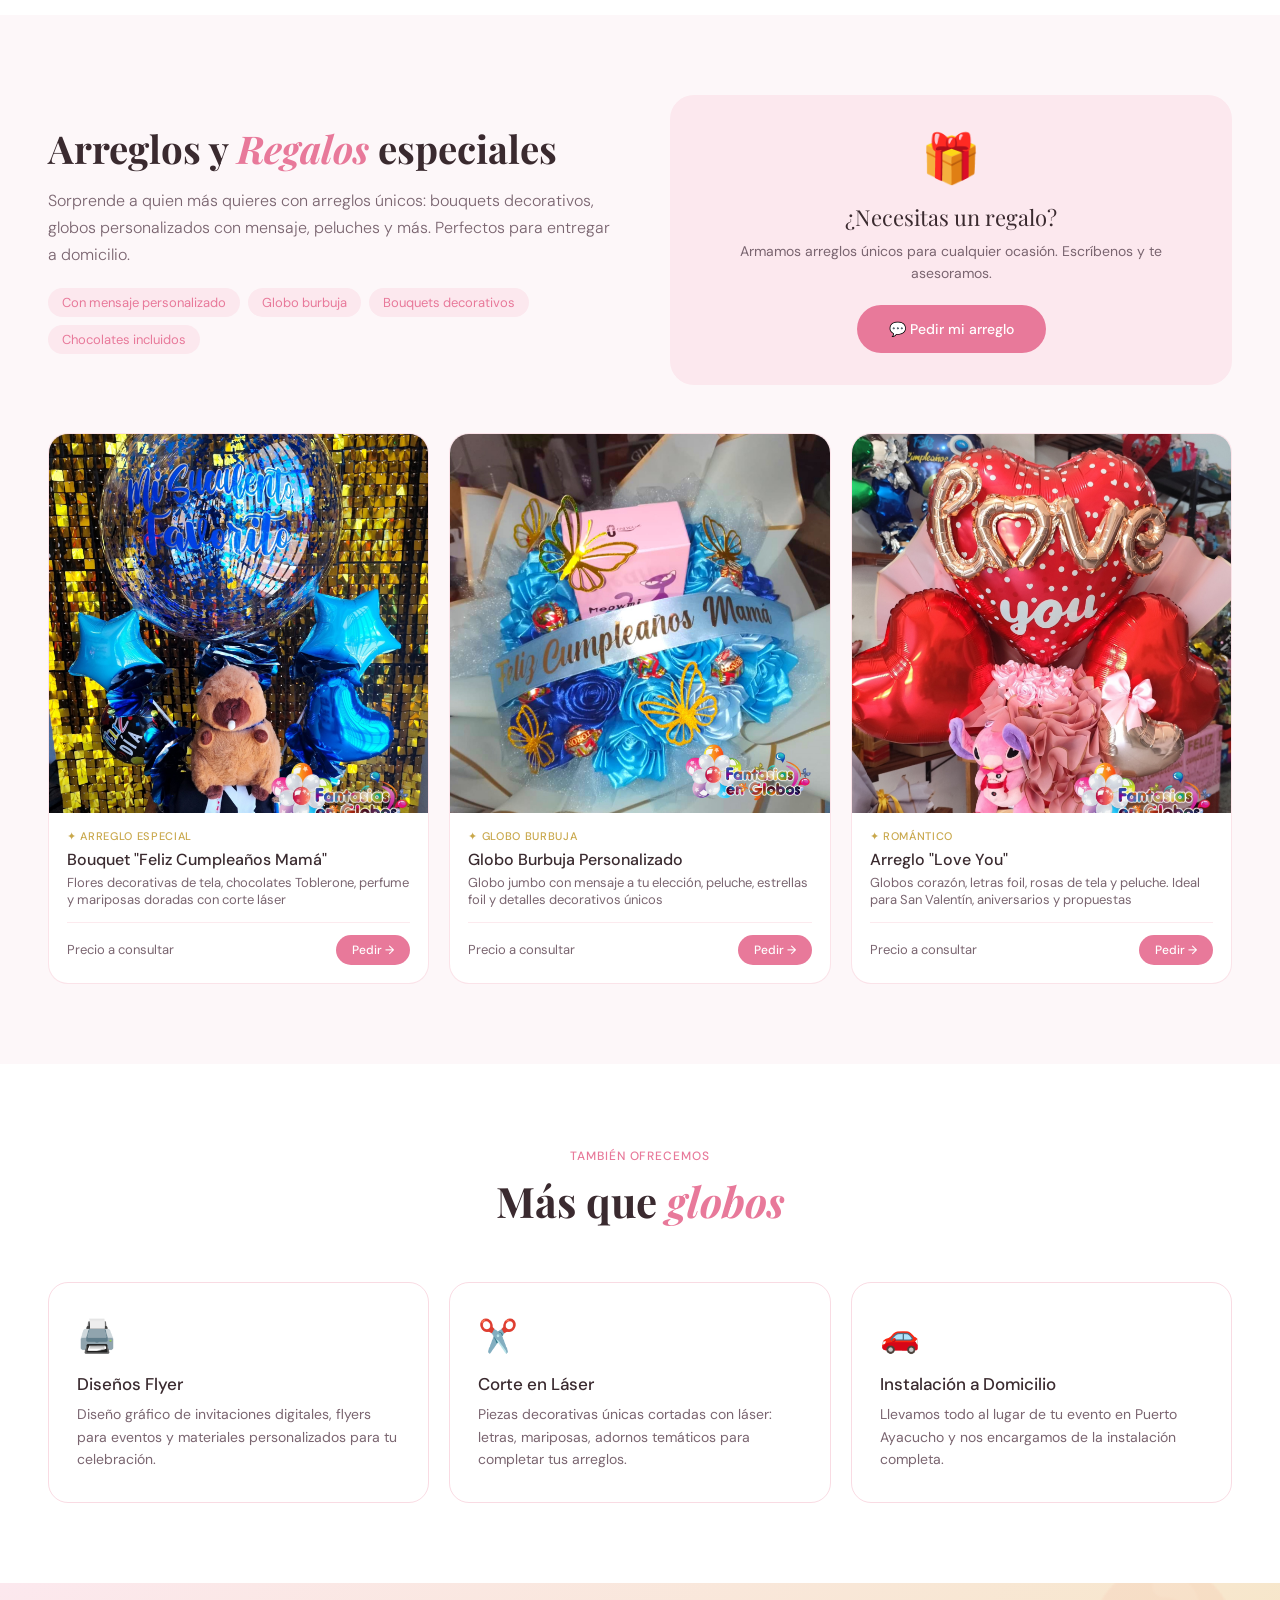
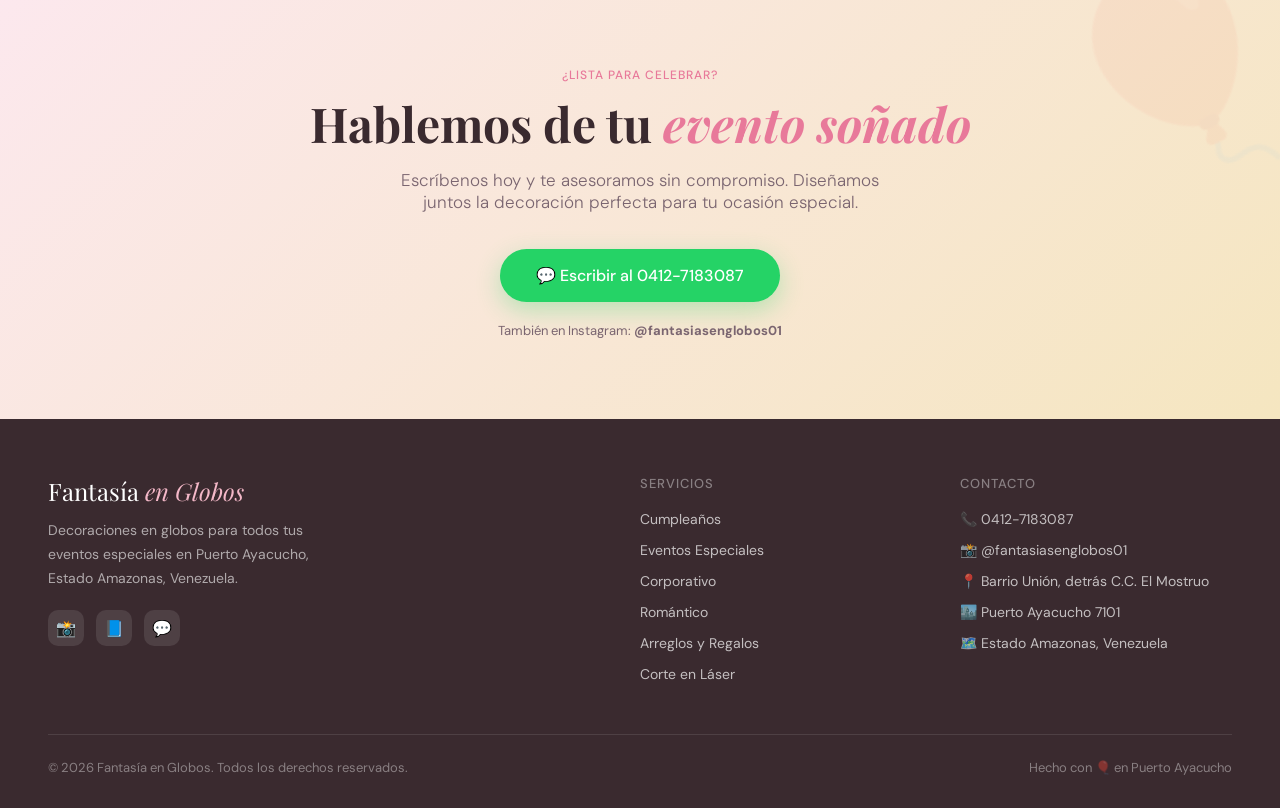
==== commit 0ada3e29: "Ajustes hero: logo +15%, badge a navbar, nuevas fotos hero" ====
--- a/index.html
+++ b/index.html
@@ -310,7 +310,10 @@
 
 <!-- NAVBAR -->
 <nav>
-  <a href="index.html" class="nav-logo">Fantasía <span>en Globos</span></a>
+  <div class="nav-brand">
+    <a href="index.html" class="nav-logo">Fantasía <span>en Globos</span></a>
+    <span class="nav-location">Puerto Ayacucho · Amazonas</span>
+  </div>
   <ul class="nav-links">
     <li><a href="#categorias">Servicios</a></li>
     <li><a href="catalogo.html">Catálogo</a></li>
@@ -323,7 +326,6 @@
 <!-- HERO -->
 <section class="hero">
   <div class="hero-text">
-    <div class="hero-badge fade-up">Puerto Ayacucho · Amazonas</div>
     <h1 class="fade-up delay-1">
       Decoraciones que
       <em>crean momentos</em>
@@ -353,10 +355,10 @@
 
   <div class="hero-visual">
     <div class="hero-img">
-      <img src="Cumple_1.jpg" alt="Arco azul y dorado cumpleaños Christopher" loading="eager">
+      <img src="Arreglo2.jpg" alt="Globo burbuja personalizado con peluche" loading="eager">
     </div>
     <div class="hero-img">
-      <img src="Corpo2.jpg" alt="Decoración apertura corporativa" loading="eager">
+      <img src="Cumple2.jpg" alt="Decoración elegante cumpleaños 50 años" loading="eager">
       <div class="hero-float">
         <div class="hero-float-icon">🎈</div>
         <div>
@@ -366,7 +368,7 @@
       </div>
     </div>
     <div class="hero-img">
-      <img src="Cumple3.jpg" alt="Decoración temática Sirenita" loading="eager">
+      <img src="Corpo1.jpg" alt="Salón completo con centros de mesa dorados" loading="eager">
     </div>
   </div>
 </section>
--- a/styles.css
+++ b/styles.css
@@ -35,9 +35,14 @@
   backdrop-filter: blur(12px);
   border-bottom: 1px solid rgba(244,184,200,0.3);
 }
+.nav-brand { display: flex; flex-direction: column; gap: 2px; }
+.nav-location {
+  font-size: 11.4px; color: var(--gris-suave);
+  letter-spacing: 0.05em; line-height: 1;
+}
 .nav-logo {
   font-family: 'Playfair Display', serif;
-  font-size: 22px;
+  font-size: 25.3px;
   color: var(--gris-texto);
   text-decoration: none;
   letter-spacing: 0.02em;
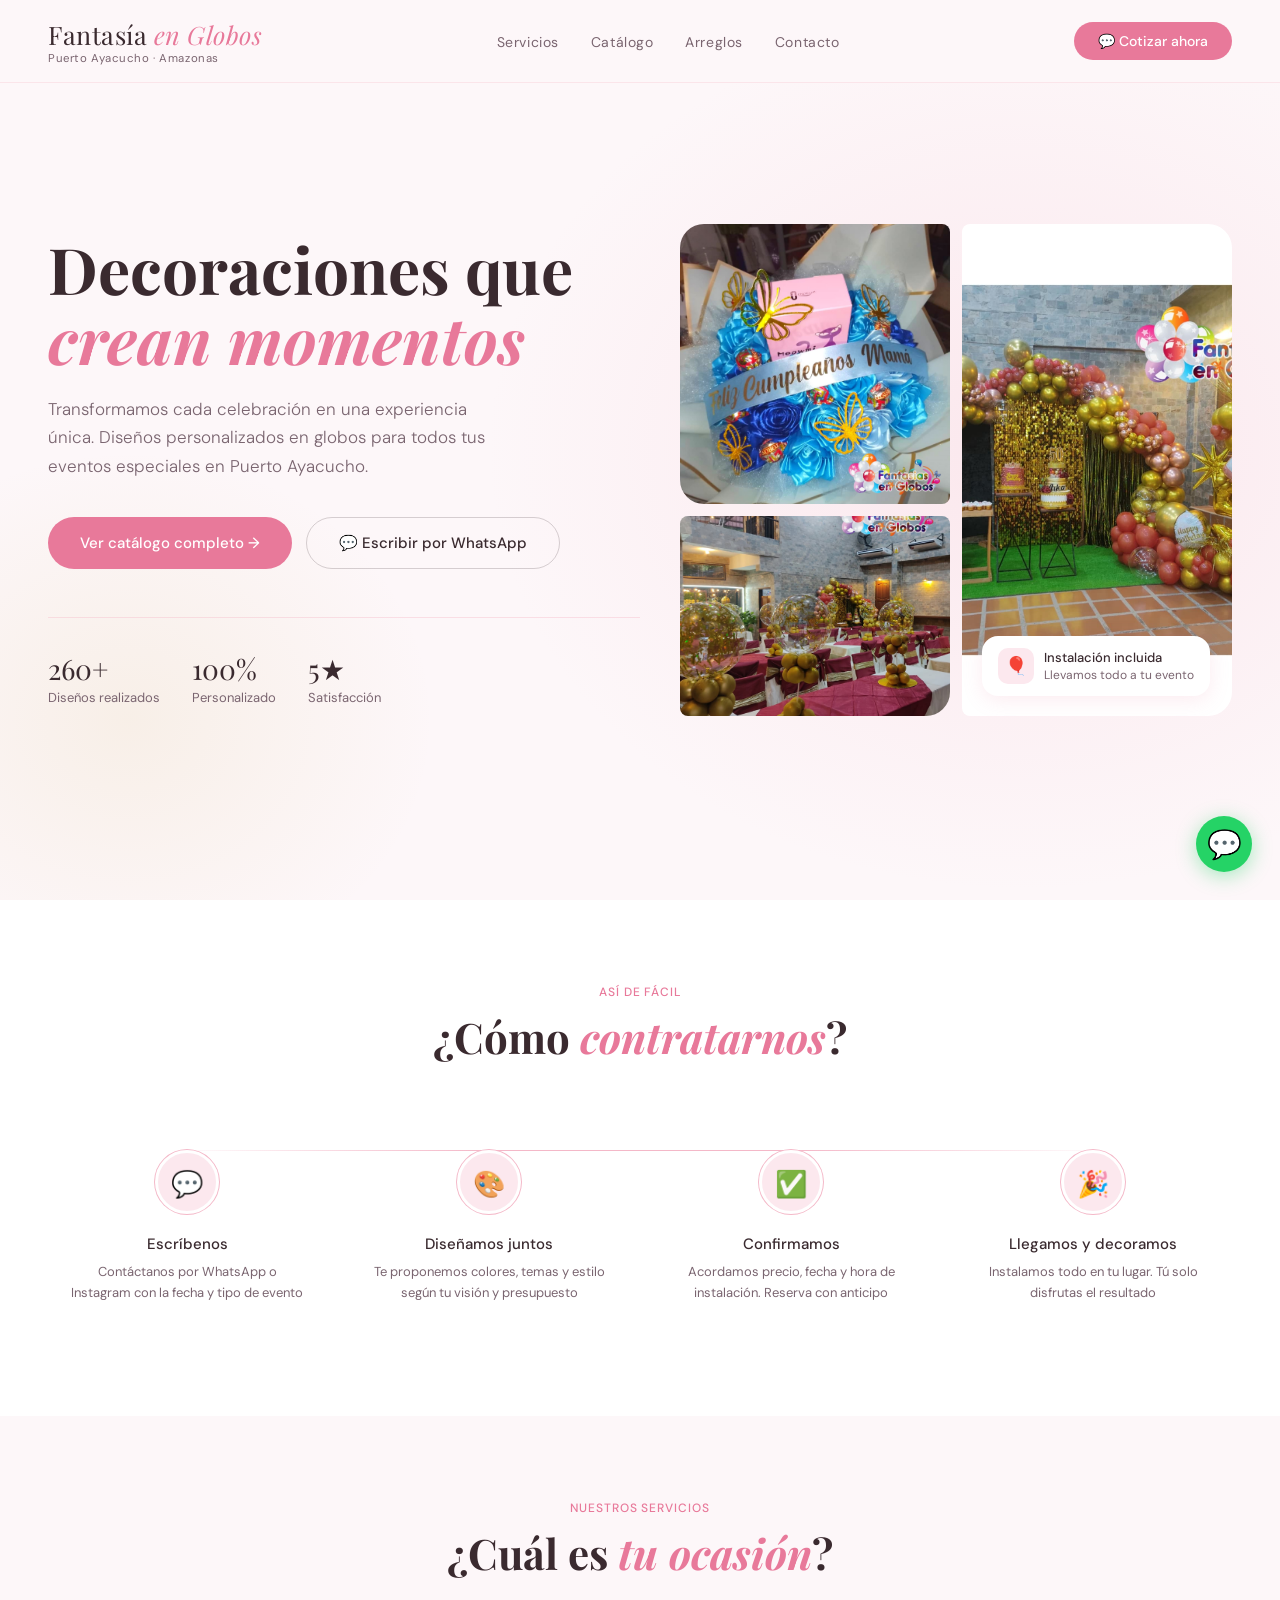
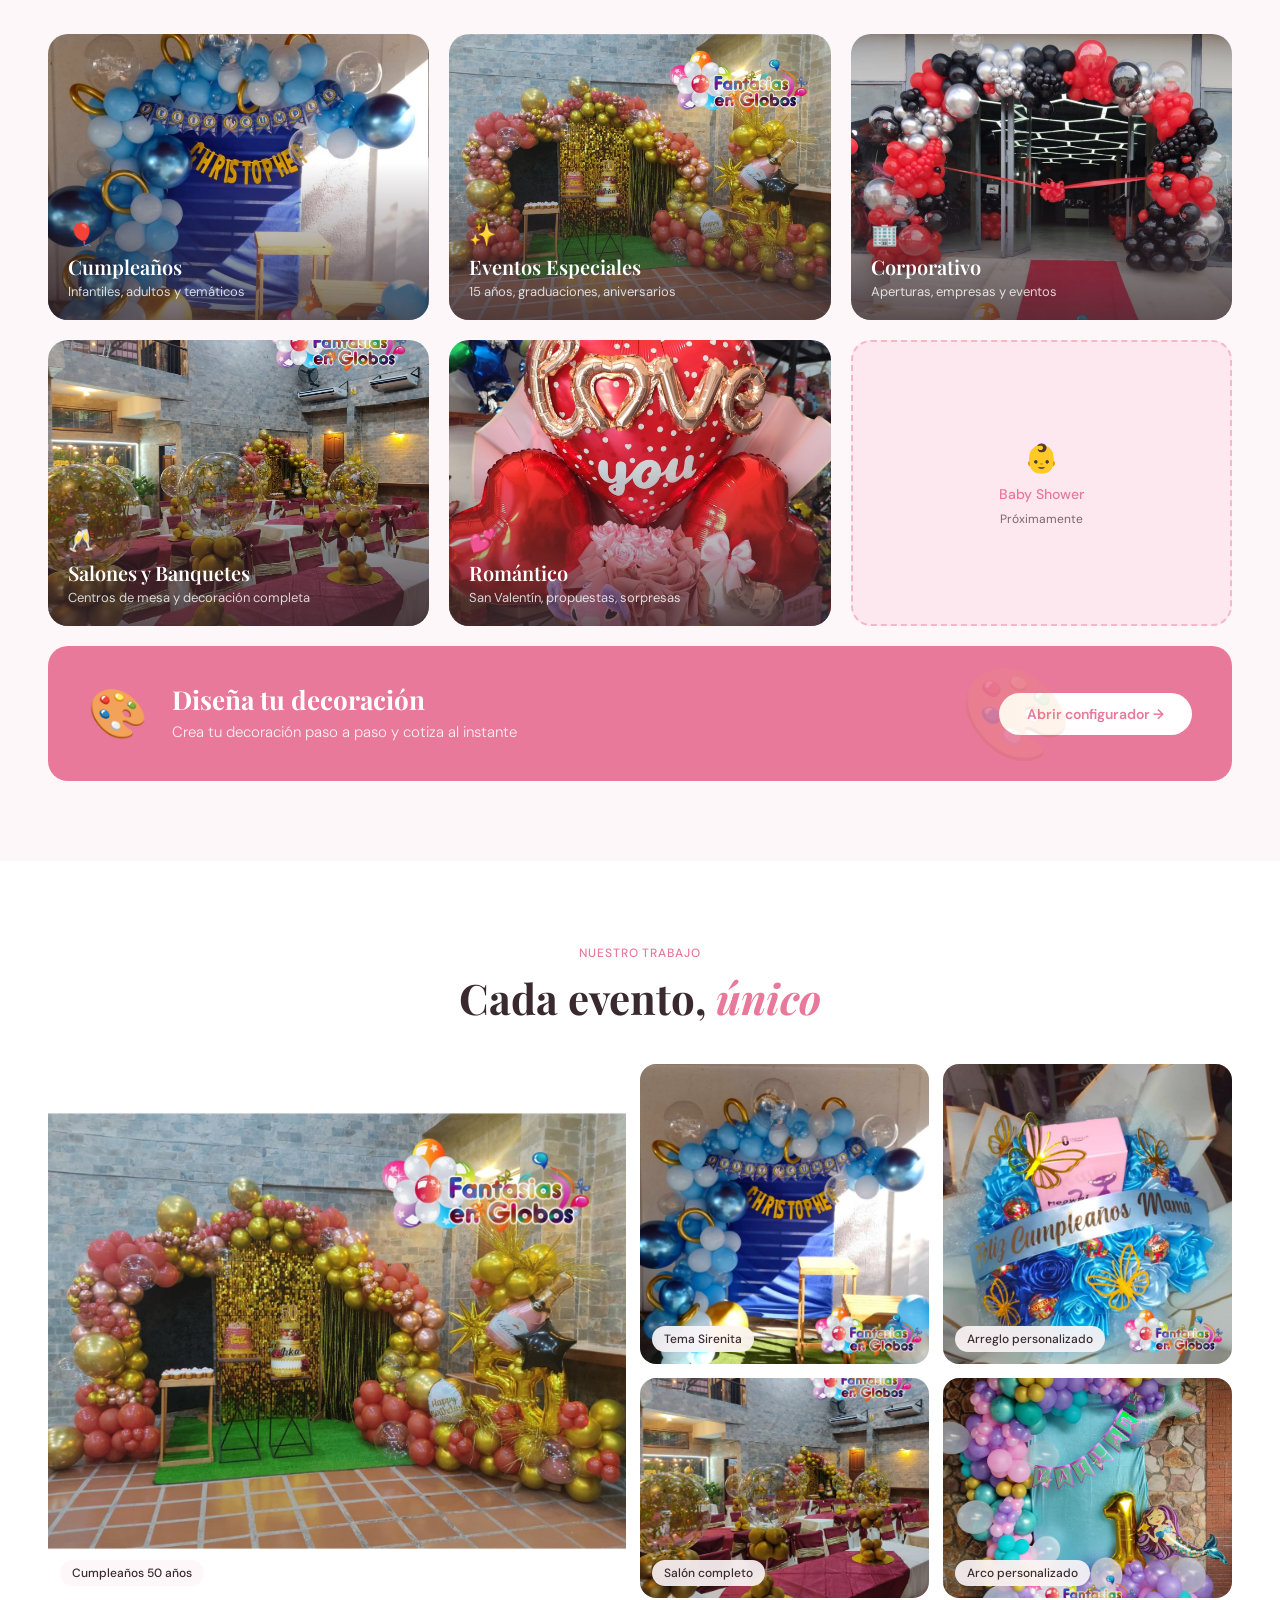
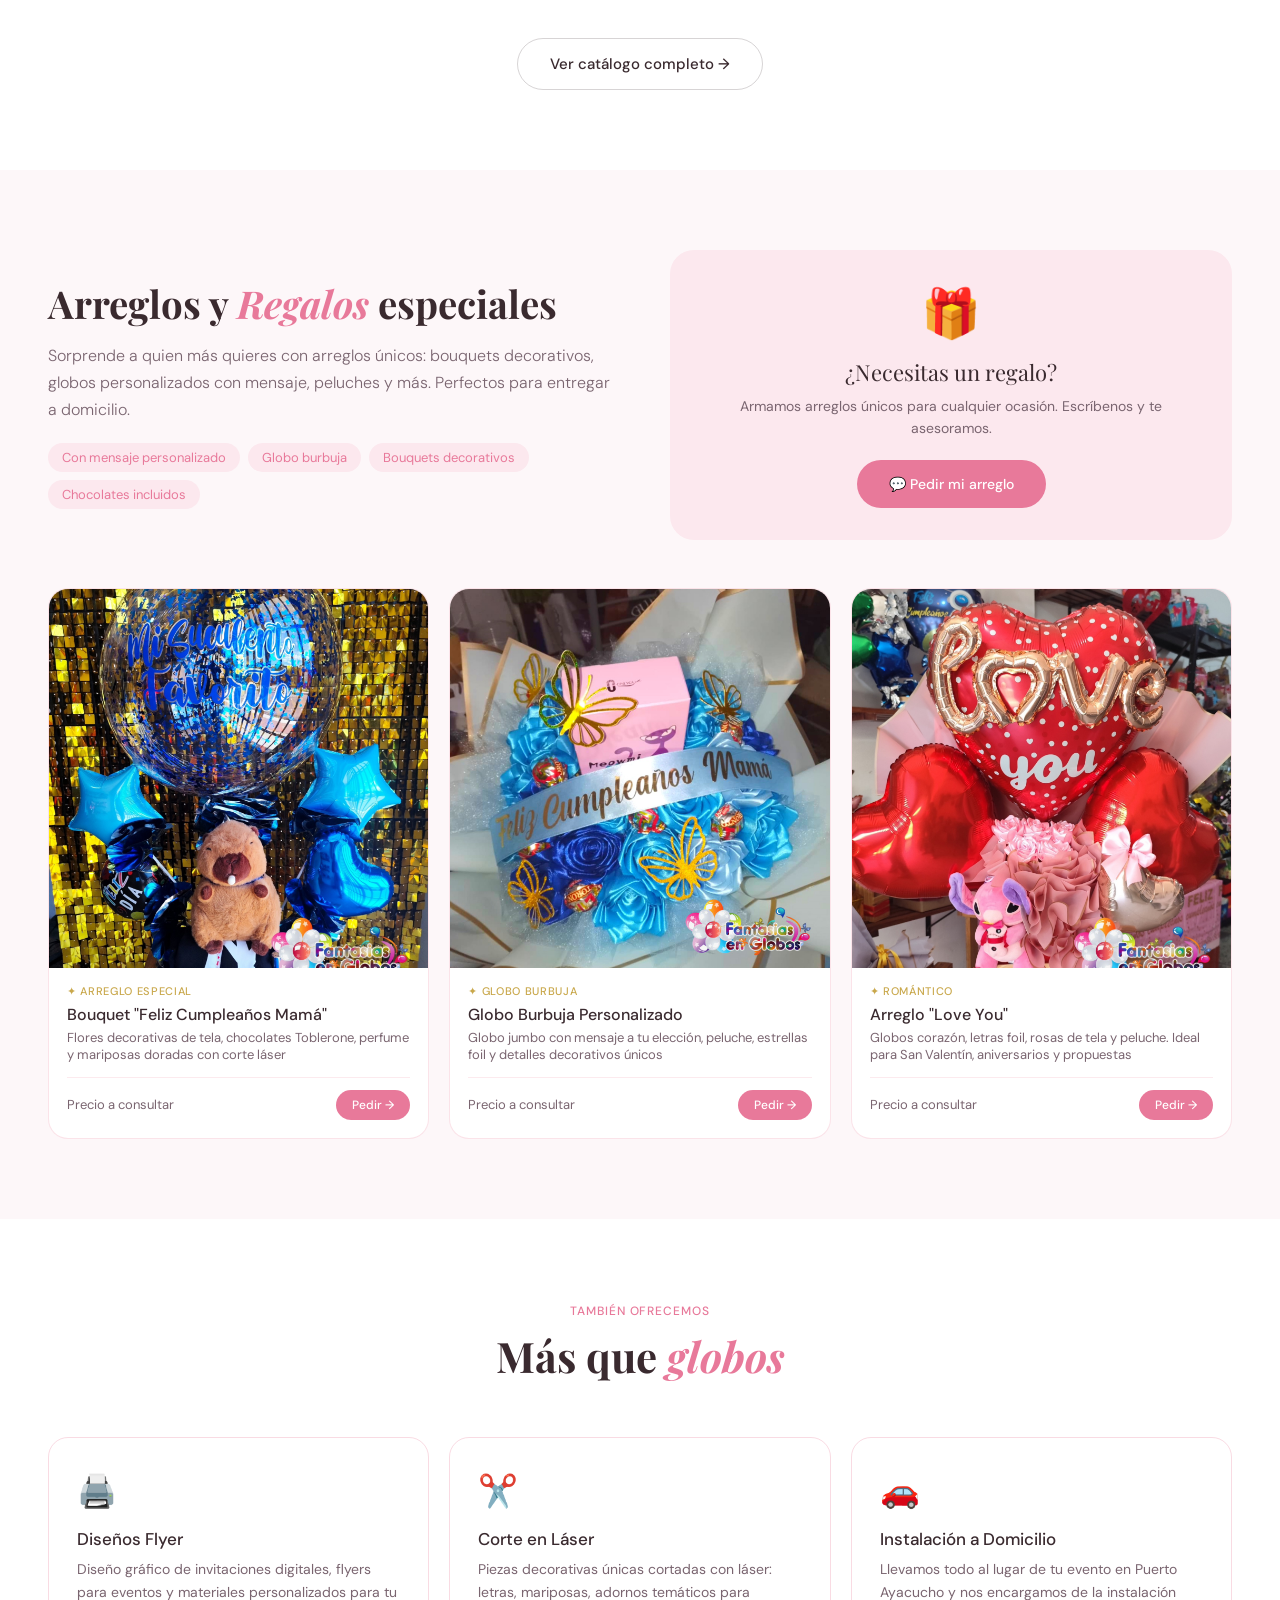
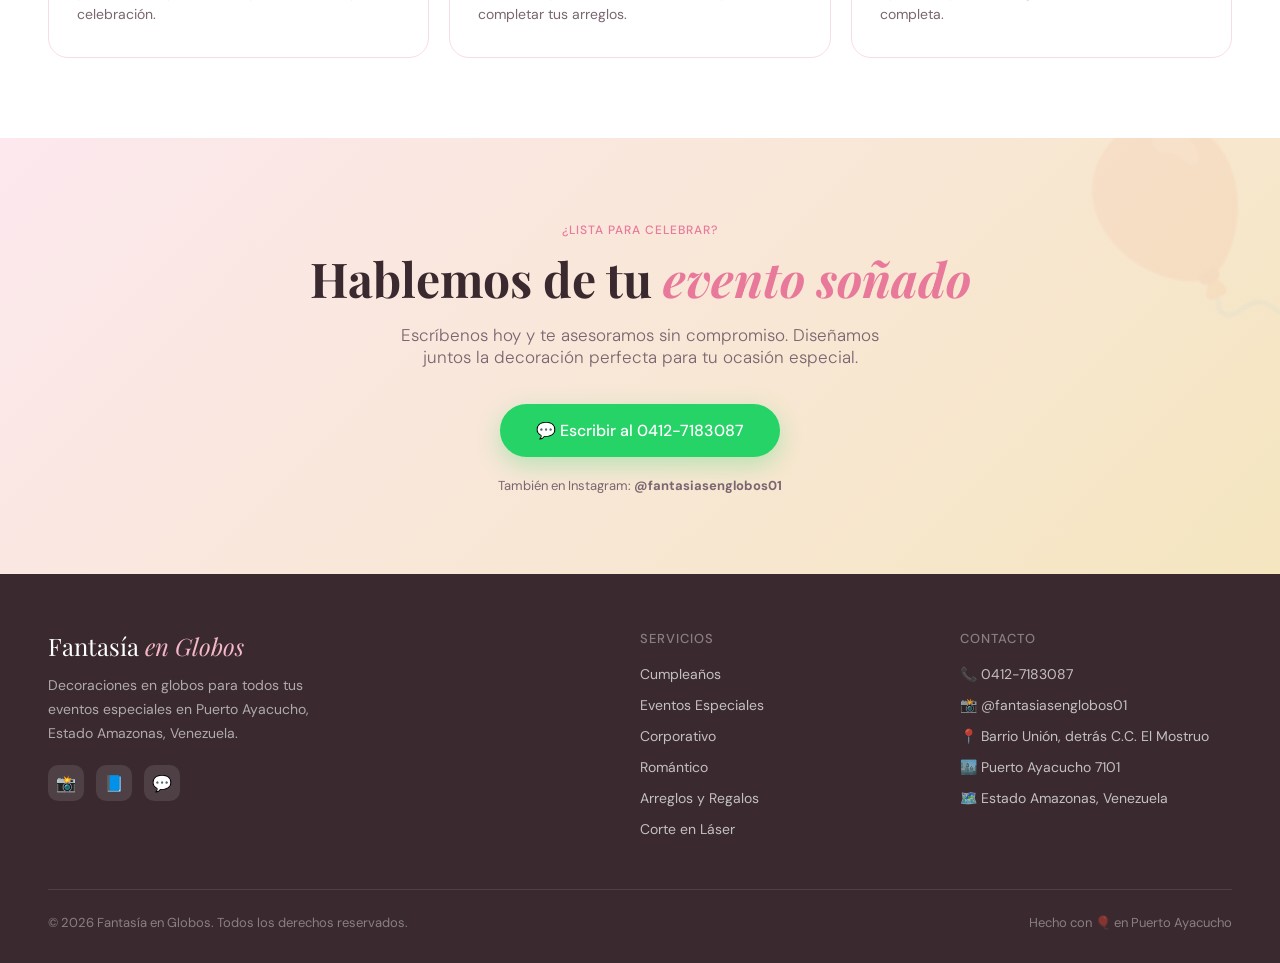
==== commit 2a417944: "Agrega card destacada de configurador en sección categorías Card con fondo #e8799a, texto blanco, íc" ====
--- a/index.html
+++ b/index.html
@@ -167,6 +167,51 @@
   .cat-placeholder span { font-size: 28px; }
   .cat-placeholder p { font-weight: 500; }
   .cat-placeholder small { font-size: 12px; color: var(--gris-suave); }
+  .cat-card--featured {
+    grid-column: span 3;
+    border-radius: 20px; overflow: hidden;
+    background: #e8799a;
+    text-decoration: none;
+    display: flex; align-items: center;
+    justify-content: space-between;
+    padding: 36px 40px;
+    gap: 24px;
+    transition: filter 0.3s, transform 0.3s;
+    position: relative;
+  }
+  .cat-card--featured::after {
+    content: '🎨';
+    position: absolute; right: 160px; top: 50%;
+    transform: translateY(-50%);
+    font-size: 90px; opacity: 0.12; pointer-events: none;
+  }
+  .cat-card--featured:hover { filter: brightness(1.06); transform: translateY(-2px); }
+  .cat-card--featured .cat-feat-icon { font-size: 48px; flex-shrink: 0; }
+  .cat-card--featured .cat-feat-body { flex: 1; }
+  .cat-card--featured .cat-feat-title {
+    font-family: 'Playfair Display', serif;
+    font-size: 26px; font-weight: 700;
+    color: white; line-height: 1.2; margin-bottom: 6px;
+  }
+  .cat-card--featured .cat-feat-desc {
+    font-size: 15px; color: rgba(255,255,255,0.88);
+    font-weight: 300; line-height: 1.5;
+  }
+  .cat-card--featured .cat-feat-btn {
+    background: white; color: #e8799a;
+    padding: 12px 28px; border-radius: 100px;
+    font-size: 14px; font-weight: 600;
+    white-space: nowrap; flex-shrink: 0;
+    transition: box-shadow 0.2s;
+  }
+  .cat-card--featured:hover .cat-feat-btn { box-shadow: 0 6px 20px rgba(0,0,0,0.15); }
+  @media (max-width: 900px) {
+    .cat-card--featured { grid-column: span 2; flex-direction: column; text-align: center; padding: 28px 24px; }
+    .cat-card--featured::after { display: none; }
+  }
+  @media (max-width: 520px) {
+    .cat-card--featured { grid-column: span 1; }
+  }
 
   /* ── GALERÍA ── */
   .galeria { padding: 80px 48px; background: white; }
@@ -472,6 +517,15 @@
       <small>Próximamente</small>
     </div>
 
+    <a href="configurador.html" class="cat-card--featured">
+      <span class="cat-feat-icon">🎨</span>
+      <div class="cat-feat-body">
+        <div class="cat-feat-title">Diseña tu decoración</div>
+        <div class="cat-feat-desc">Crea tu decoración paso a paso y cotiza al instante</div>
+      </div>
+      <span class="cat-feat-btn">Abrir configurador →</span>
+    </a>
+
   </div>
 </section>
 
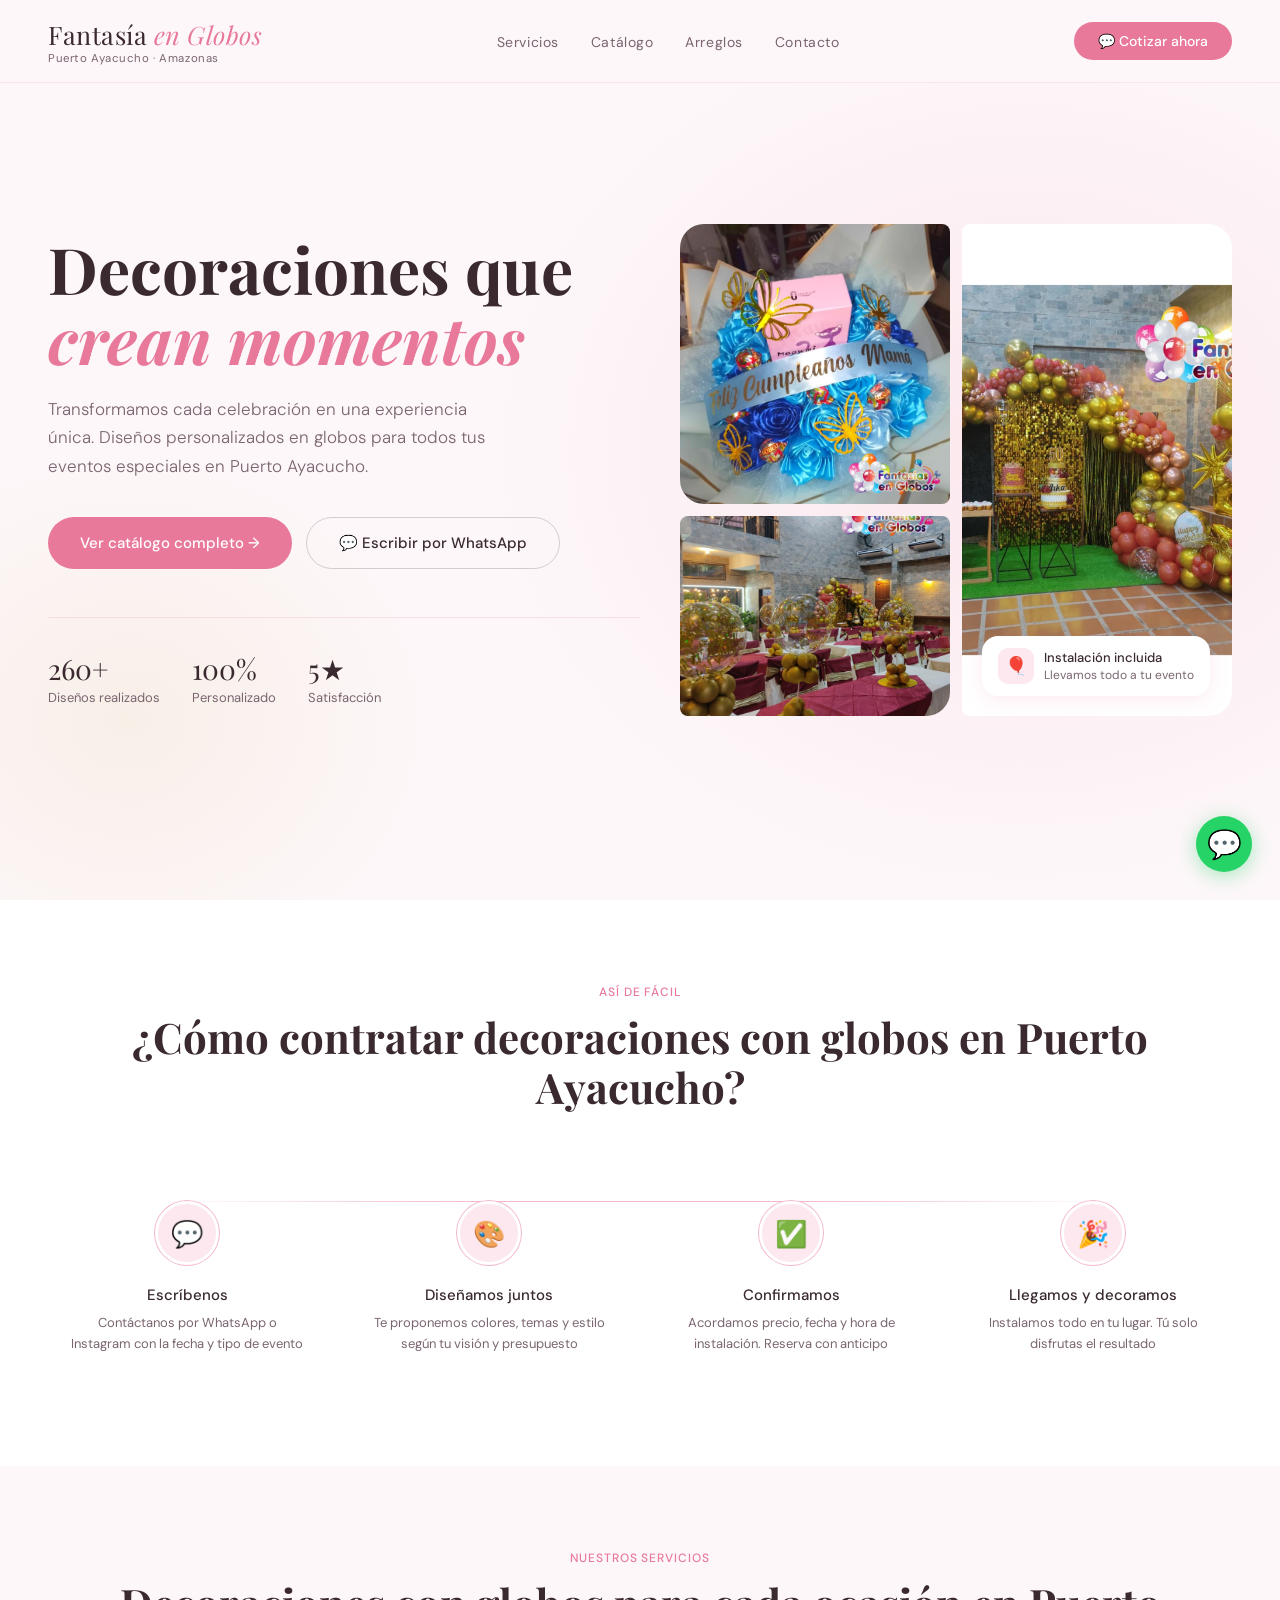
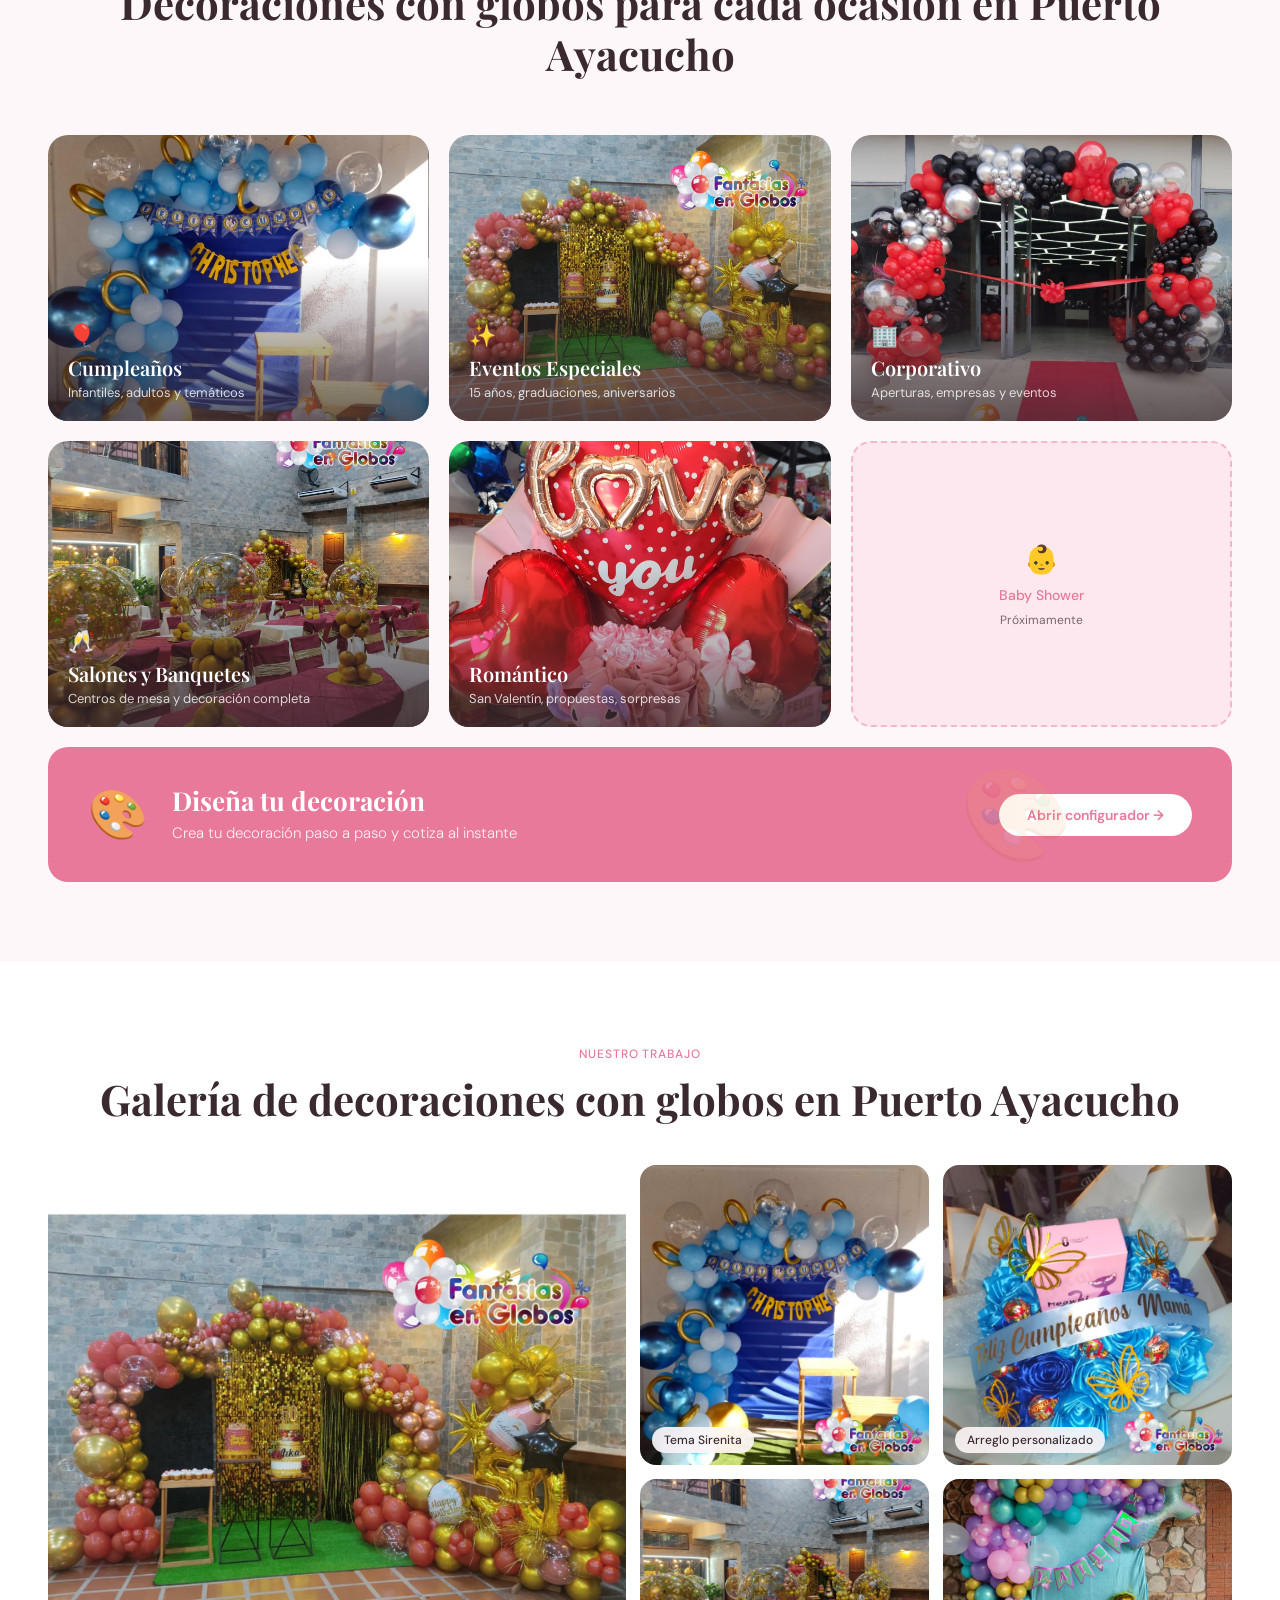
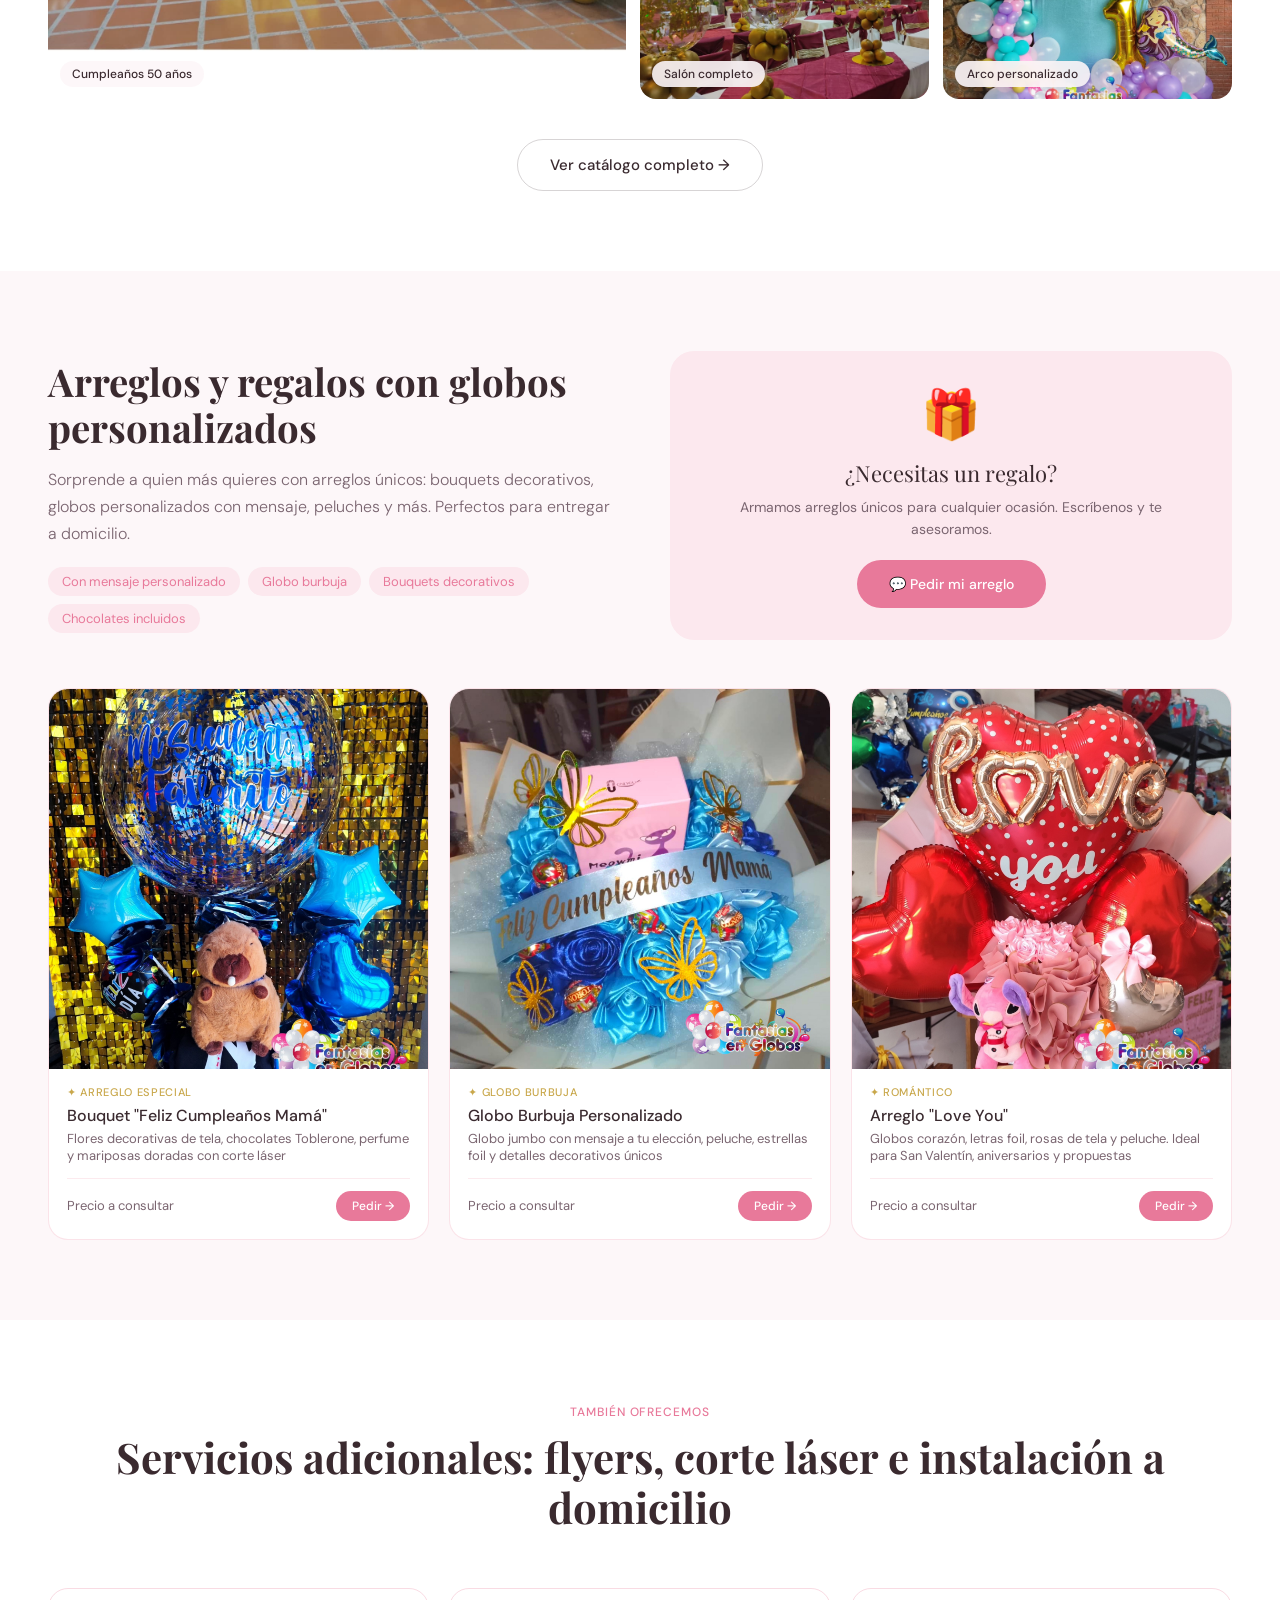
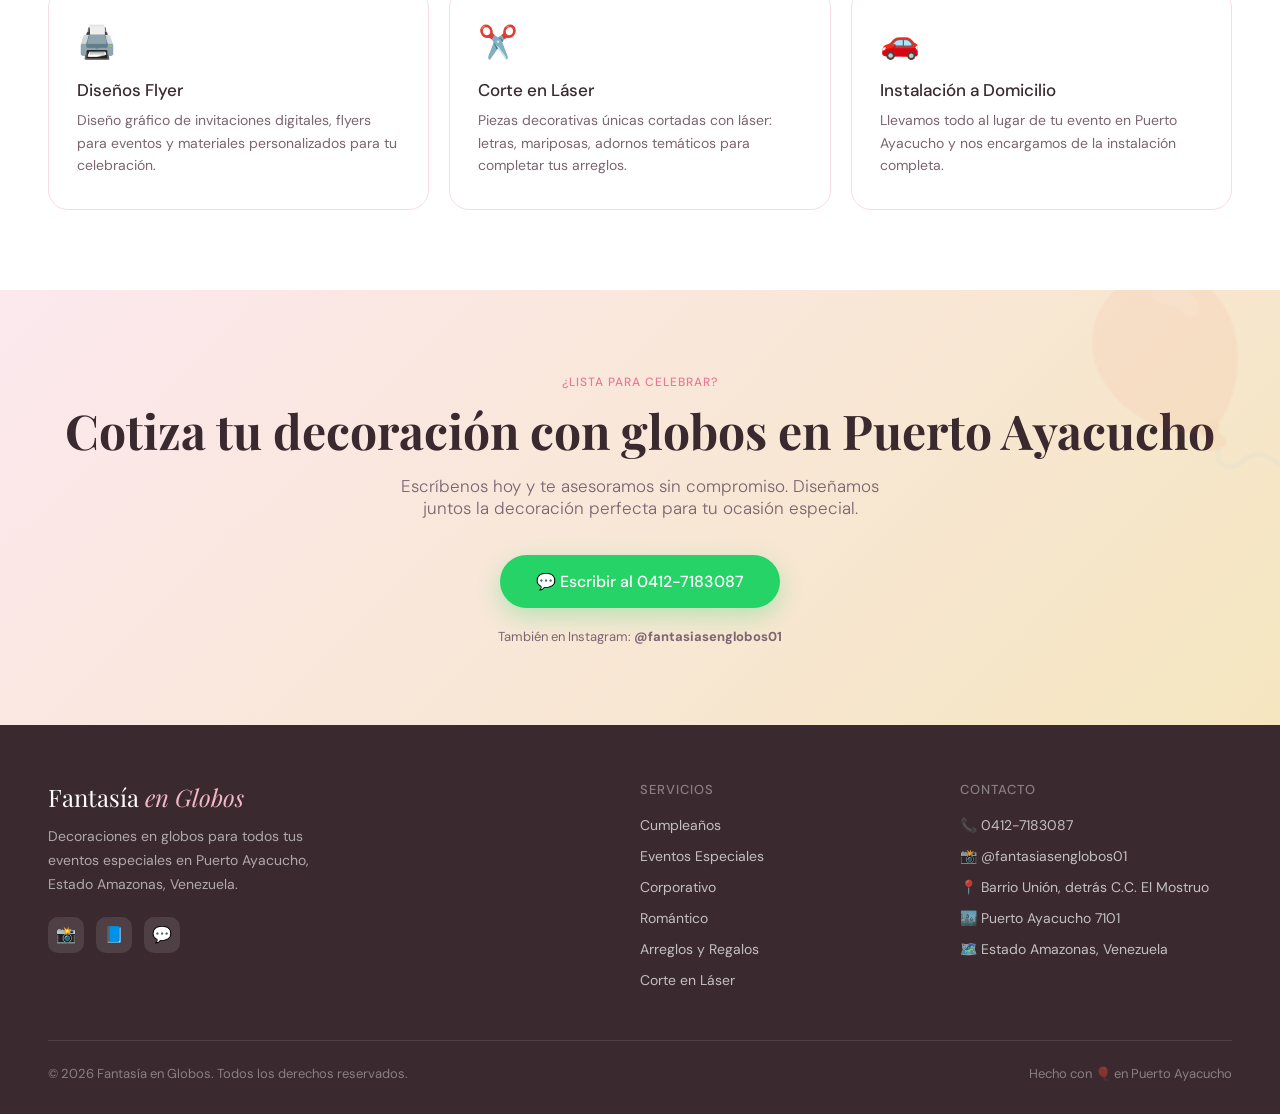
==== commit f035f07b: "Optimize H2 headings for SEO Co-Authored-By: Claude Sonnet 4.6 <noreply@anthropic.com>" ====
--- a/index.html
+++ b/index.html
@@ -9,6 +9,31 @@
 <meta property="og:title" content="Fantasía en Globos — Puerto Ayacucho">
 <meta property="og:description" content="Decoraciones que crean momentos. Diseños en globos para todos tus eventos especiales.">
 <meta property="og:type" content="website">
+<script type="application/ld+json">
+{
+  "@context": "https://schema.org",
+  "@type": "LocalBusiness",
+  "name": "Fantasía en Globos",
+  "description": "Decoraciones con globos para eventos, cumpleaños, baby showers, graduaciones y más en Puerto Ayacucho, Venezuela.",
+  "url": "https://fantasia-en-globos.vercel.app",
+  "telephone": "+584127183087",
+  "address": {
+    "@type": "PostalAddress",
+    "addressLocality": "Puerto Ayacucho",
+    "addressRegion": "Amazonas",
+    "addressCountry": "VE"
+  },
+  "geo": {
+    "@type": "GeoCoordinates",
+    "latitude": 5.6630,
+    "longitude": -67.6235
+  },
+  "sameAs": [
+    "https://www.instagram.com/fantasiasenglobos01"
+  ],
+  "priceRange": "$$"
+}
+</script>
 <link rel="stylesheet" href="styles.css">
 <style>
   /* ── HERO ── */
@@ -422,7 +447,7 @@
 <section class="como-funciona">
   <div class="section-header">
     <div class="section-tag">Así de fácil</div>
-    <h2 class="section-title">¿Cómo <em>contratarnos</em>?</h2>
+    <h2 class="section-title">¿Cómo contratar decoraciones con globos en Puerto Ayacucho?</h2>
   </div>
   <div class="steps-grid">
     <div class="step-card">
@@ -452,7 +477,7 @@
 <section class="categorias" id="categorias">
   <div class="section-header">
     <div class="section-tag">Nuestros servicios</div>
-    <h2 class="section-title">¿Cuál es <em>tu ocasión</em>?</h2>
+    <h2 class="section-title">Decoraciones con globos para cada ocasión en Puerto Ayacucho</h2>
   </div>
   <div class="cat-grid">
 
@@ -533,7 +558,7 @@
 <section class="galeria" id="galeria">
   <div class="section-header">
     <div class="section-tag">Nuestro trabajo</div>
-    <h2 class="section-title">Cada evento, <em>único</em></h2>
+    <h2 class="section-title">Galería de decoraciones con globos en Puerto Ayacucho</h2>
   </div>
   <div class="galeria-grid">
     <div class="gal-item">
@@ -566,7 +591,7 @@
 <section class="arreglos" id="arreglos">
   <div class="arreglos-intro">
     <div class="arreglos-text">
-      <h2>Arreglos y <em>Regalos</em> especiales</h2>
+      <h2>Arreglos y regalos con globos personalizados</h2>
       <p>Sorprende a quien más quieres con arreglos únicos: bouquets decorativos, globos personalizados con mensaje, peluches y más. Perfectos para entregar a domicilio.</p>
       <div class="arreglos-pills">
         <span class="pill">Con mensaje personalizado</span>
@@ -635,7 +660,7 @@
 <section class="servicios" id="servicios">
   <div class="section-header">
     <div class="section-tag">También ofrecemos</div>
-    <h2 class="section-title">Más que <em>globos</em></h2>
+    <h2 class="section-title">Servicios adicionales: flyers, corte láser e instalación a domicilio</h2>
   </div>
   <div class="servicios-grid">
     <div class="servicio-card">
@@ -659,7 +684,7 @@
 <!-- CTA WHATSAPP -->
 <section class="cta-section">
   <div class="section-tag">¿Lista para celebrar?</div>
-  <h2>Hablemos de tu <em>evento soñado</em></h2>
+  <h2>Cotiza tu decoración con globos en Puerto Ayacucho</h2>
   <p>Escríbenos hoy y te asesoramos sin compromiso. Diseñamos juntos la decoración perfecta para tu ocasión especial.</p>
   <a href="https://wa.me/584127183087?text=Hola%21%20Me%20gustar%C3%ADa%20cotizar%20una%20decoraci%C3%B3n.%20%C2%BFPueden%20asesorarme%3F" class="btn-whatsapp" target="_blank">
     💬 Escribir al 0412-7183087
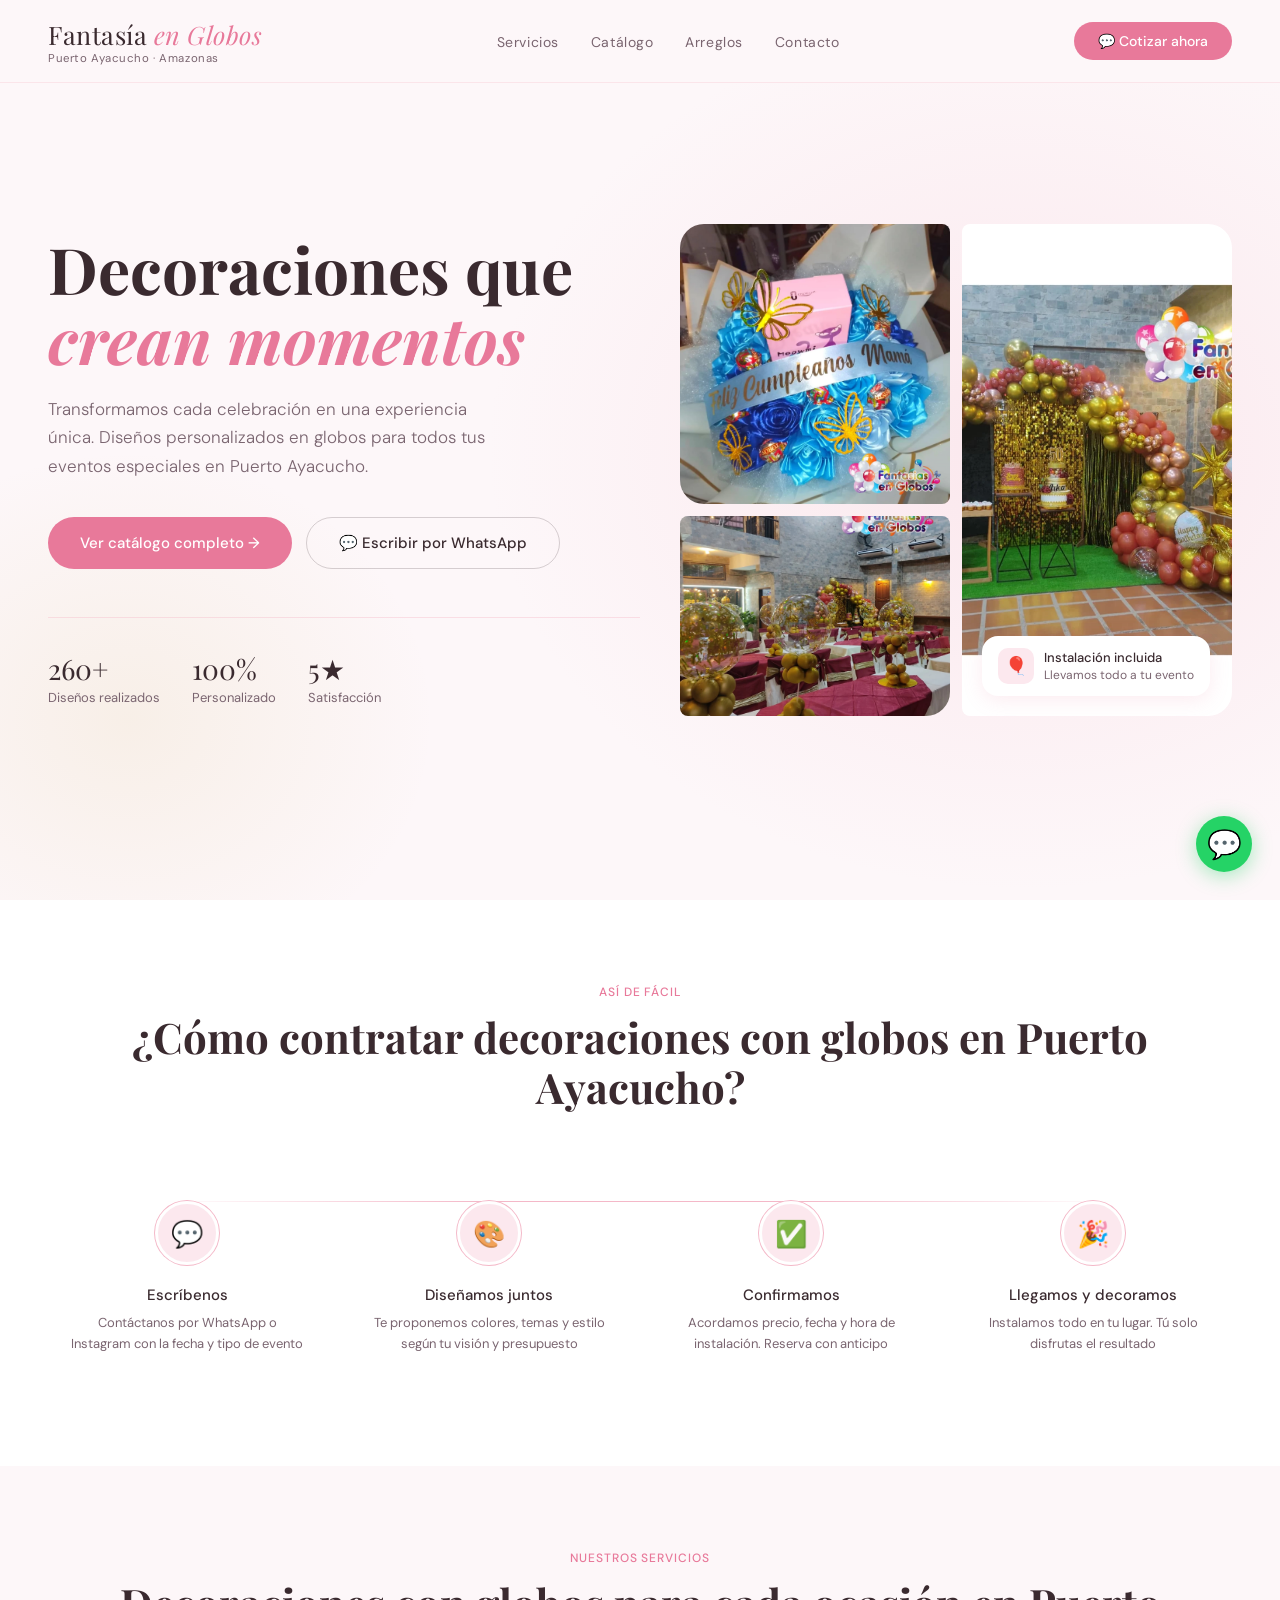
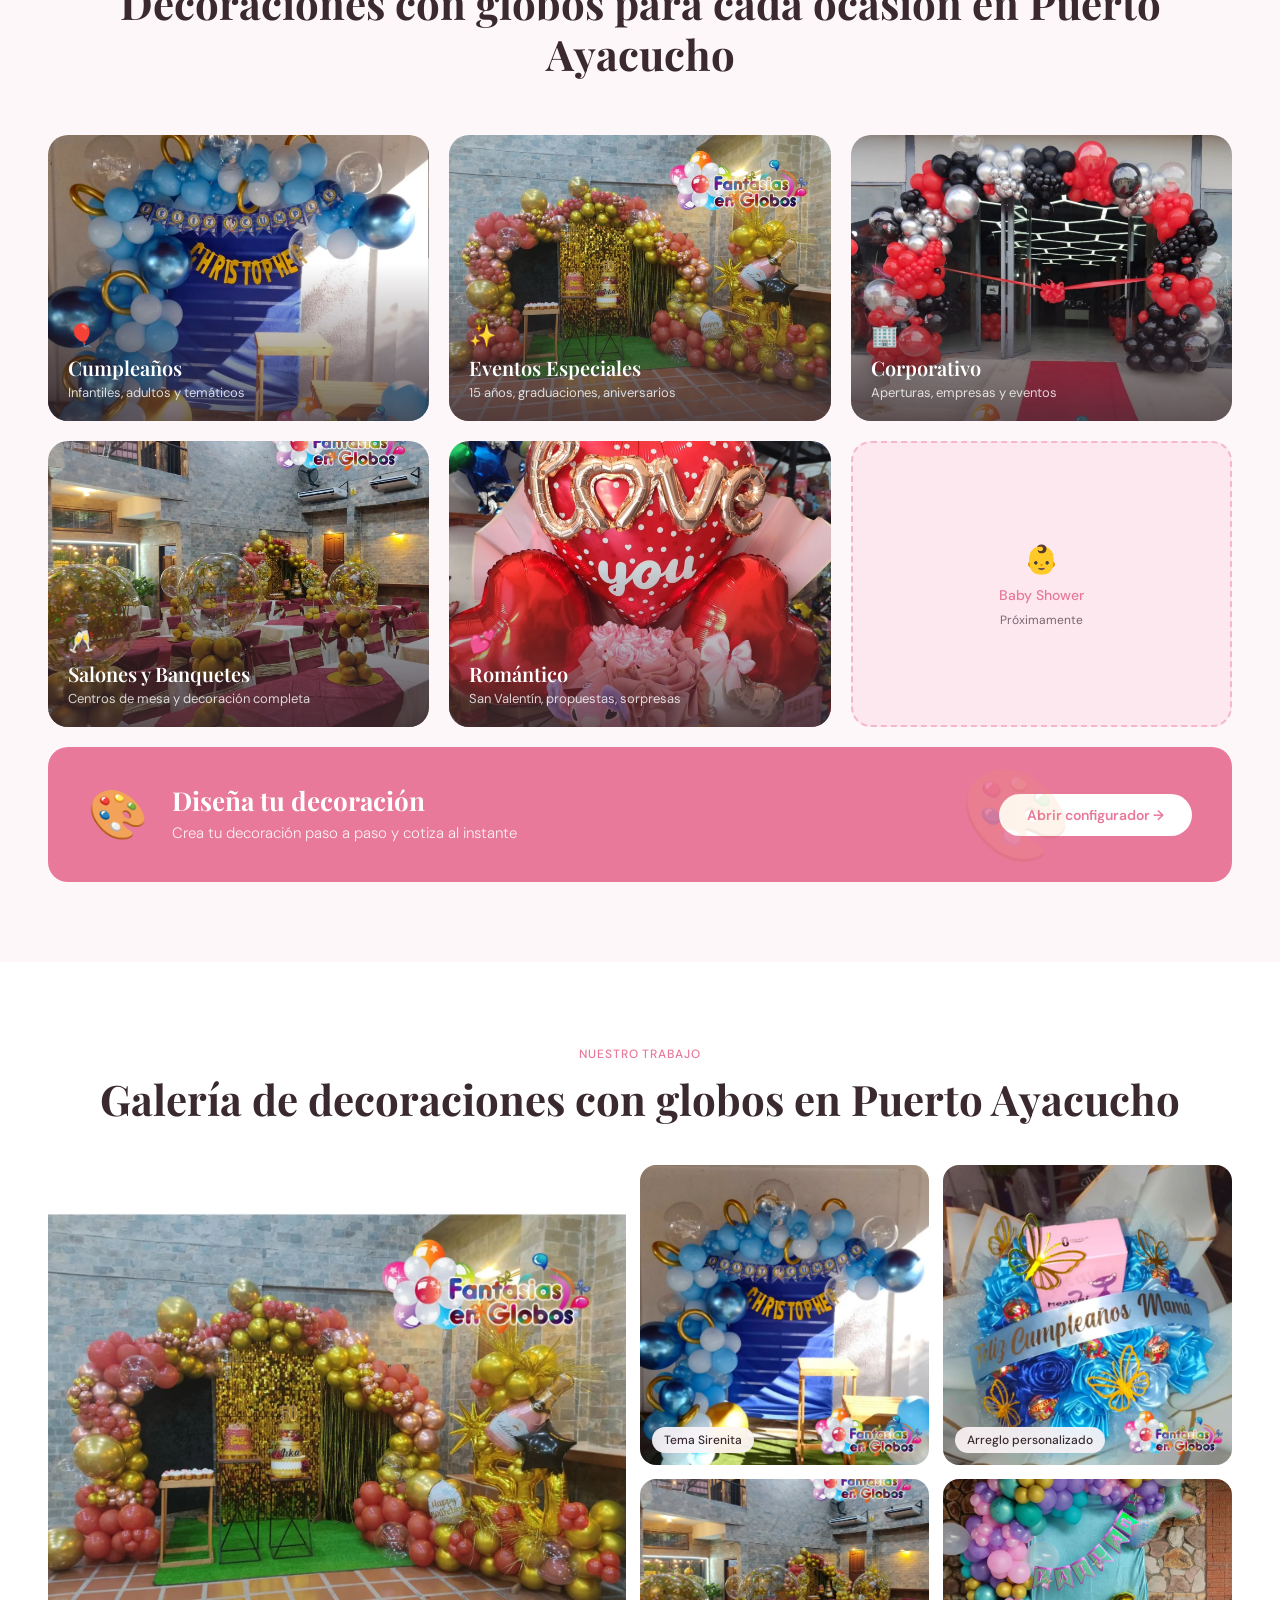
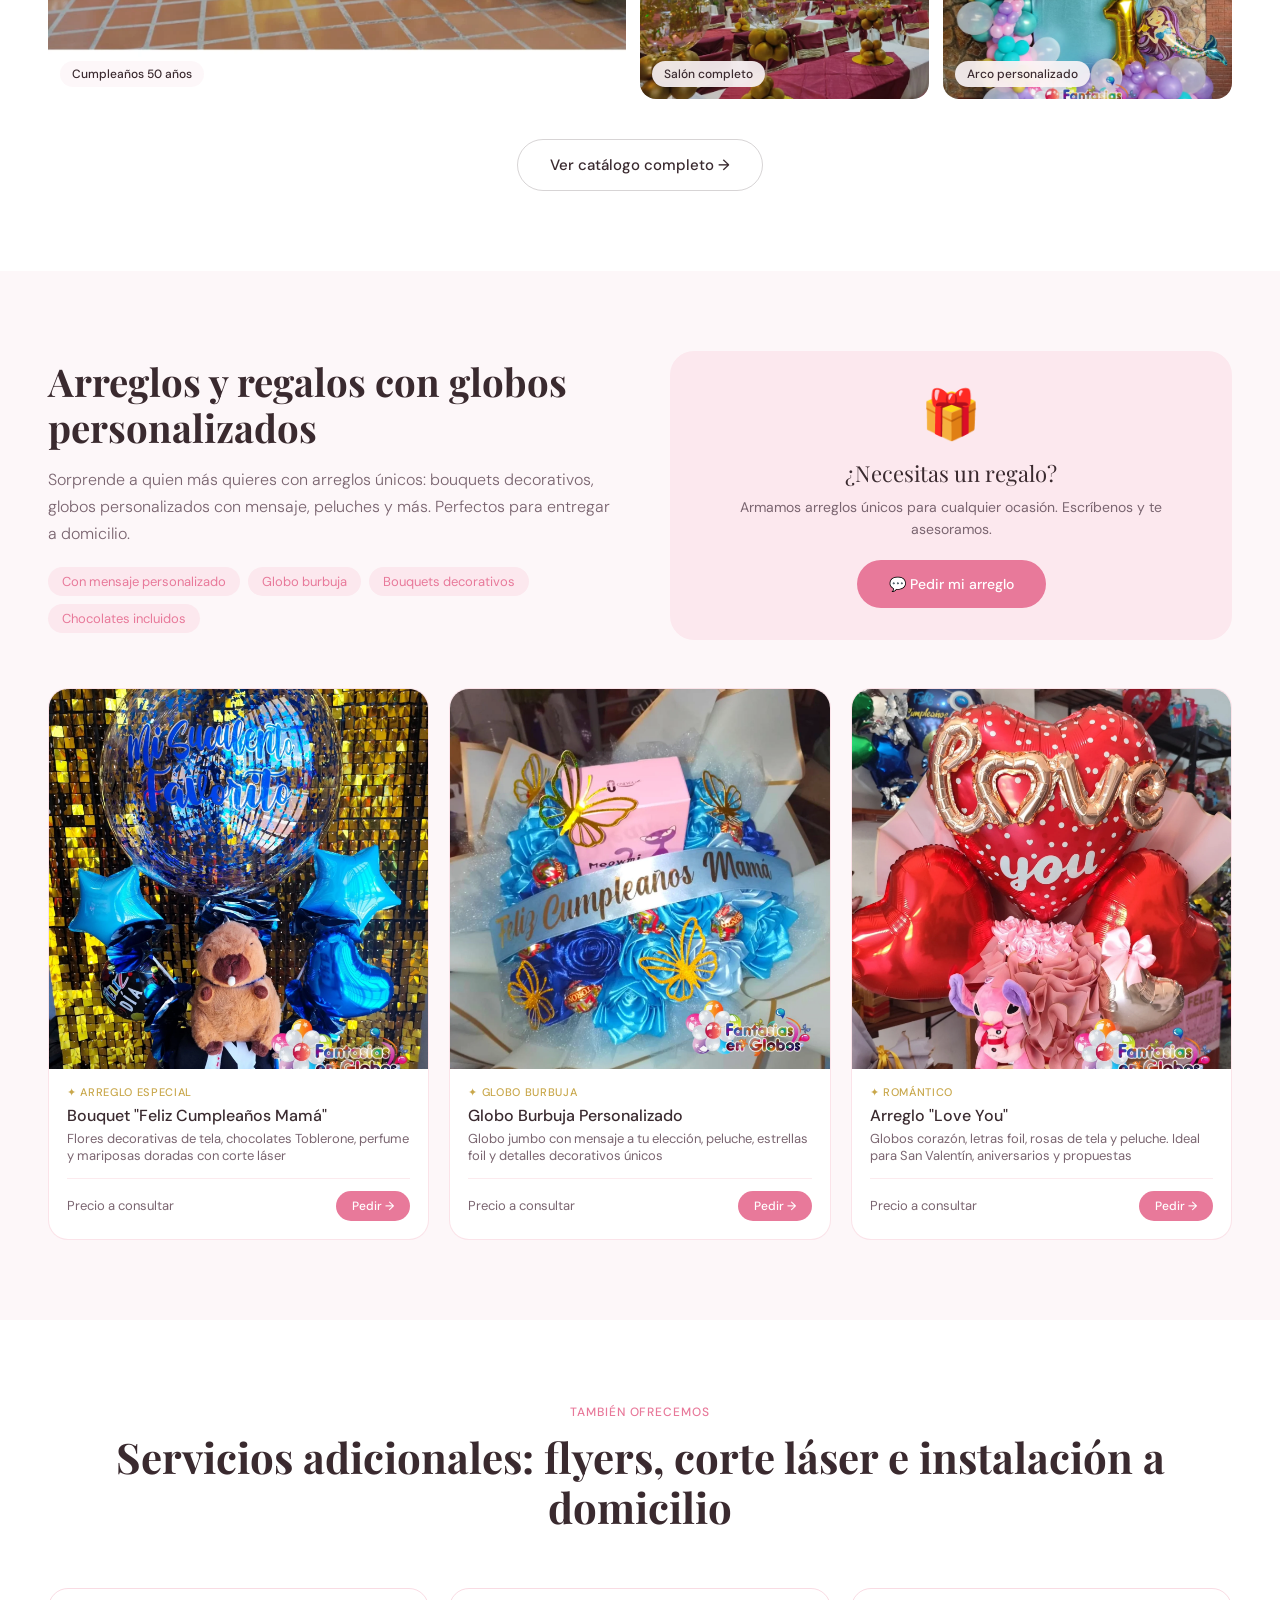
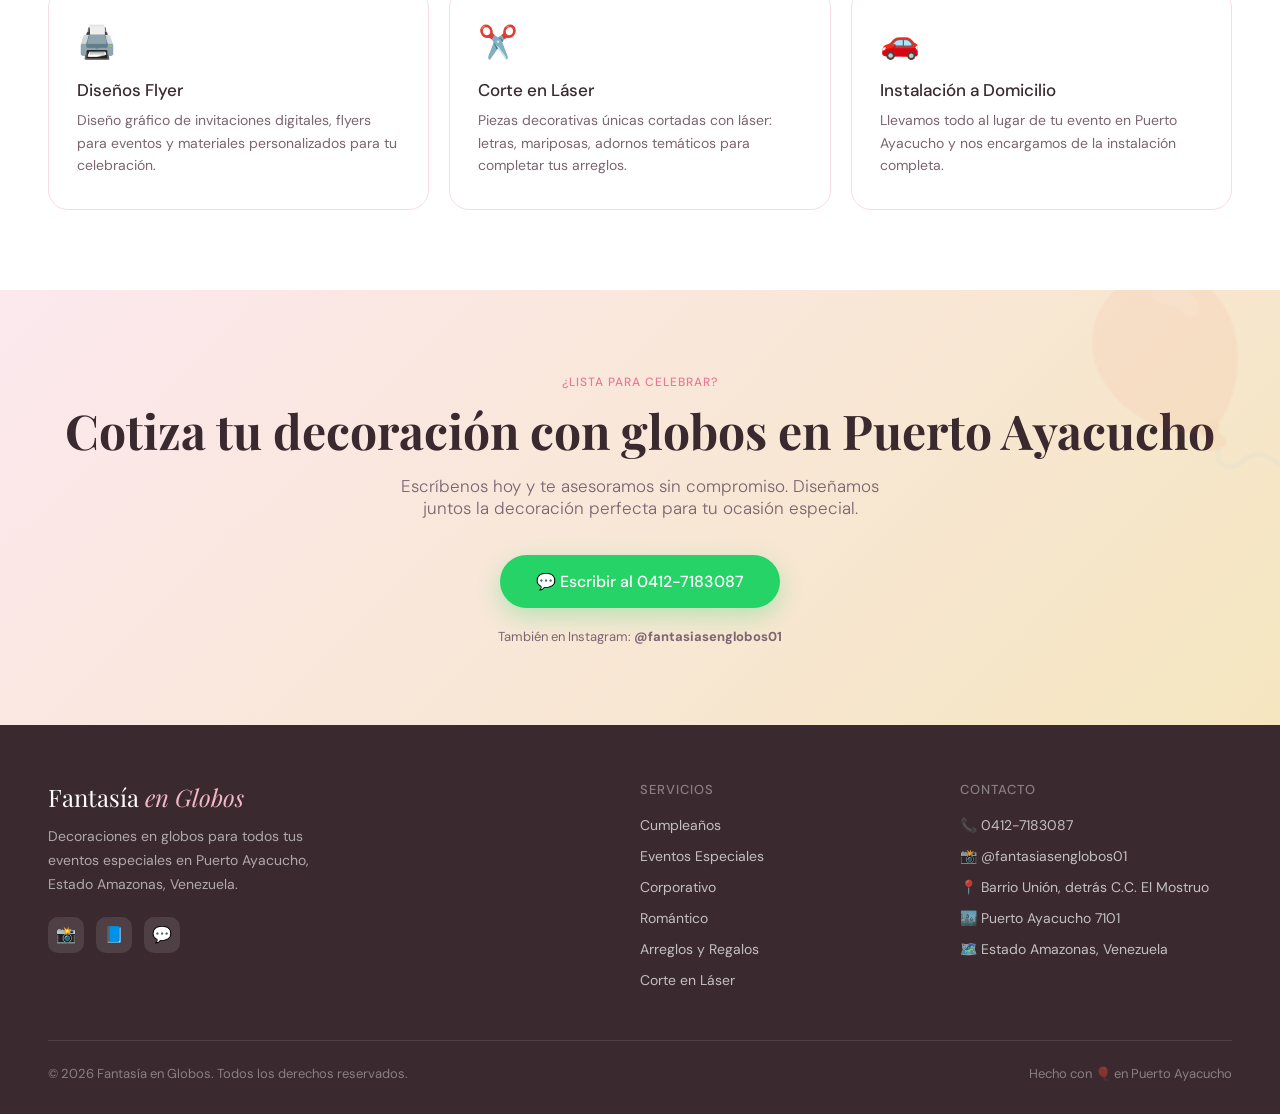
==== commit 75d53ea0: "Convert images to WebP for performance Convert all PNG/JPG images to WebP (quality 85) and update re" ====
--- a/index.html
+++ b/index.html
@@ -425,10 +425,10 @@
 
   <div class="hero-visual">
     <div class="hero-img">
-      <img src="Arreglo2.jpg" alt="Globo burbuja personalizado con peluche" loading="eager">
+      <img src="Arreglo2.webp" alt="Globo burbuja personalizado con peluche" loading="eager">
     </div>
     <div class="hero-img">
-      <img src="Cumple2.jpg" alt="Decoración elegante cumpleaños 50 años" loading="eager">
+      <img src="Cumple2.webp" alt="Decoración elegante cumpleaños 50 años" loading="eager">
       <div class="hero-float">
         <div class="hero-float-icon">🎈</div>
         <div>
@@ -438,7 +438,7 @@
       </div>
     </div>
     <div class="hero-img">
-      <img src="Corpo1.jpg" alt="Salón completo con centros de mesa dorados" loading="eager">
+      <img src="Corpo1.webp" alt="Salón completo con centros de mesa dorados" loading="eager">
     </div>
   </div>
 </section>
@@ -482,7 +482,7 @@
   <div class="cat-grid">
 
     <a href="catalogo.html?cat=cumpleanos" class="cat-card">
-      <img src="Cumple3.jpg" alt="Cumpleaños infantil temático" loading="lazy">
+      <img src="Cumple3.webp" alt="Cumpleaños infantil temático" loading="lazy">
       <div class="cat-overlay"></div>
       <div class="cat-info">
         <span class="cat-emoji">🎈</span>
@@ -493,7 +493,7 @@
     </a>
 
     <a href="catalogo.html?cat=eventos" class="cat-card">
-      <img src="Cumple2.jpg" alt="Cumpleaños elegante 50 años" loading="lazy">
+      <img src="Cumple2.webp" alt="Cumpleaños elegante 50 años" loading="lazy">
       <div class="cat-overlay"></div>
       <div class="cat-info">
         <span class="cat-emoji">✨</span>
@@ -504,7 +504,7 @@
     </a>
 
     <a href="catalogo.html?cat=corporativo" class="cat-card">
-      <img src="Corpo2.jpg" alt="Decoración corporativa apertura" loading="lazy">
+      <img src="Corpo2.webp" alt="Decoración corporativa apertura" loading="lazy">
       <div class="cat-overlay"></div>
       <div class="cat-info">
         <span class="cat-emoji">🏢</span>
@@ -515,7 +515,7 @@
     </a>
 
     <a href="catalogo.html?cat=salones" class="cat-card">
-      <img src="Corpo1.jpg" alt="Decoración de salón completo" loading="lazy">
+      <img src="Corpo1.webp" alt="Decoración de salón completo" loading="lazy">
       <div class="cat-overlay"></div>
       <div class="cat-info">
         <span class="cat-emoji">🥂</span>
@@ -526,7 +526,7 @@
     </a>
 
     <a href="catalogo.html?cat=romantico" class="cat-card">
-      <img src="Arreglo3.jpg" alt="Arreglo romántico globos corazón" loading="lazy">
+      <img src="Arreglo3.webp" alt="Arreglo romántico globos corazón" loading="lazy">
       <div class="cat-overlay"></div>
       <div class="cat-info">
         <span class="cat-emoji">💕</span>
@@ -562,23 +562,23 @@
   </div>
   <div class="galeria-grid">
     <div class="gal-item">
-      <img src="Cumple2.jpg" alt="Decoración cumpleaños 50 años dorado y rosa" loading="lazy">
+      <img src="Cumple2.webp" alt="Decoración cumpleaños 50 años dorado y rosa" loading="lazy">
       <div class="gal-label">Cumpleaños 50 años</div>
     </div>
     <div class="gal-item">
-      <img src="Cumple3.jpg" alt="Tema Sirenita cumpleaños Kailani" loading="lazy">
+      <img src="Cumple3.webp" alt="Tema Sirenita cumpleaños Kailani" loading="lazy">
       <div class="gal-label">Tema Sirenita</div>
     </div>
     <div class="gal-item">
-      <img src="Arreglo2.jpg" alt="Globo burbuja personalizado con peluche" loading="lazy">
+      <img src="Arreglo2.webp" alt="Globo burbuja personalizado con peluche" loading="lazy">
       <div class="gal-label">Arreglo personalizado</div>
     </div>
     <div class="gal-item">
-      <img src="Corpo1.jpg" alt="Salón completo con centros de mesa dorados" loading="lazy">
+      <img src="Corpo1.webp" alt="Salón completo con centros de mesa dorados" loading="lazy">
       <div class="gal-label">Salón completo</div>
     </div>
     <div class="gal-item">
-      <img src="Cumple_1.jpg" alt="Arco azul y dorado Christopher" loading="lazy">
+      <img src="Cumple_1.webp" alt="Arco azul y dorado Christopher" loading="lazy">
       <div class="gal-label">Arco personalizado</div>
     </div>
   </div>
@@ -611,7 +611,7 @@
   <div class="arreglos-grid">
     <div class="arreglo-card">
       <div class="arreglo-img">
-        <img src="Arreglo1.jpg" alt="Bouquet Feliz Cumpleaños Mamá con chocolates y mariposas láser" loading="lazy">
+        <img src="Arreglo1.webp" alt="Bouquet Feliz Cumpleaños Mamá con chocolates y mariposas láser" loading="lazy">
       </div>
       <div class="arreglo-info">
         <div class="arreglo-tag">✦ Arreglo especial</div>
@@ -626,7 +626,7 @@
 
     <div class="arreglo-card">
       <div class="arreglo-img">
-        <img src="Arreglo2.jpg" alt="Globo burbuja personalizado con peluche y estrellas foil" loading="lazy">
+        <img src="Arreglo2.webp" alt="Globo burbuja personalizado con peluche y estrellas foil" loading="lazy">
       </div>
       <div class="arreglo-info">
         <div class="arreglo-tag">✦ Globo burbuja</div>
@@ -641,7 +641,7 @@
 
     <div class="arreglo-card">
       <div class="arreglo-img">
-        <img src="Arreglo3.jpg" alt="Arreglo romántico Love You con globos corazón" loading="lazy">
+        <img src="Arreglo3.webp" alt="Arreglo romántico Love You con globos corazón" loading="lazy">
       </div>
       <div class="arreglo-info">
         <div class="arreglo-tag">✦ Romántico</div>
